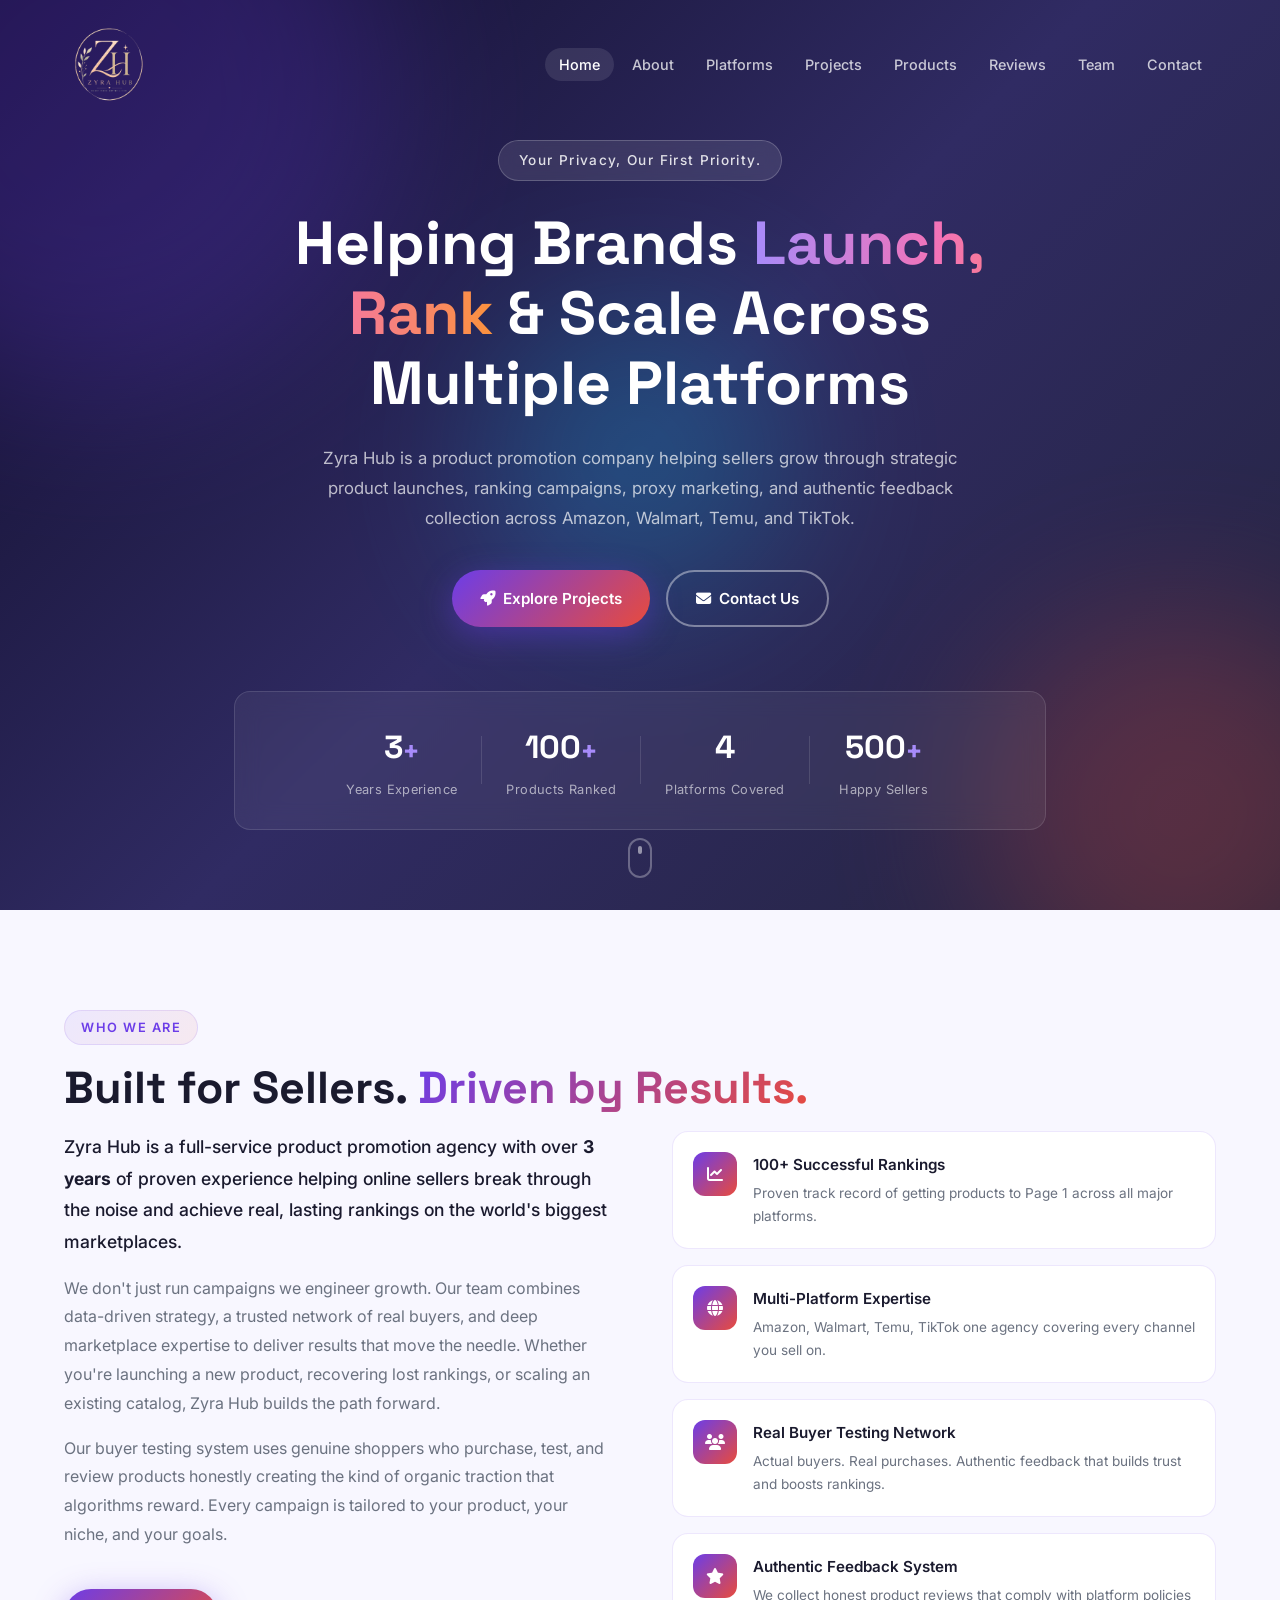
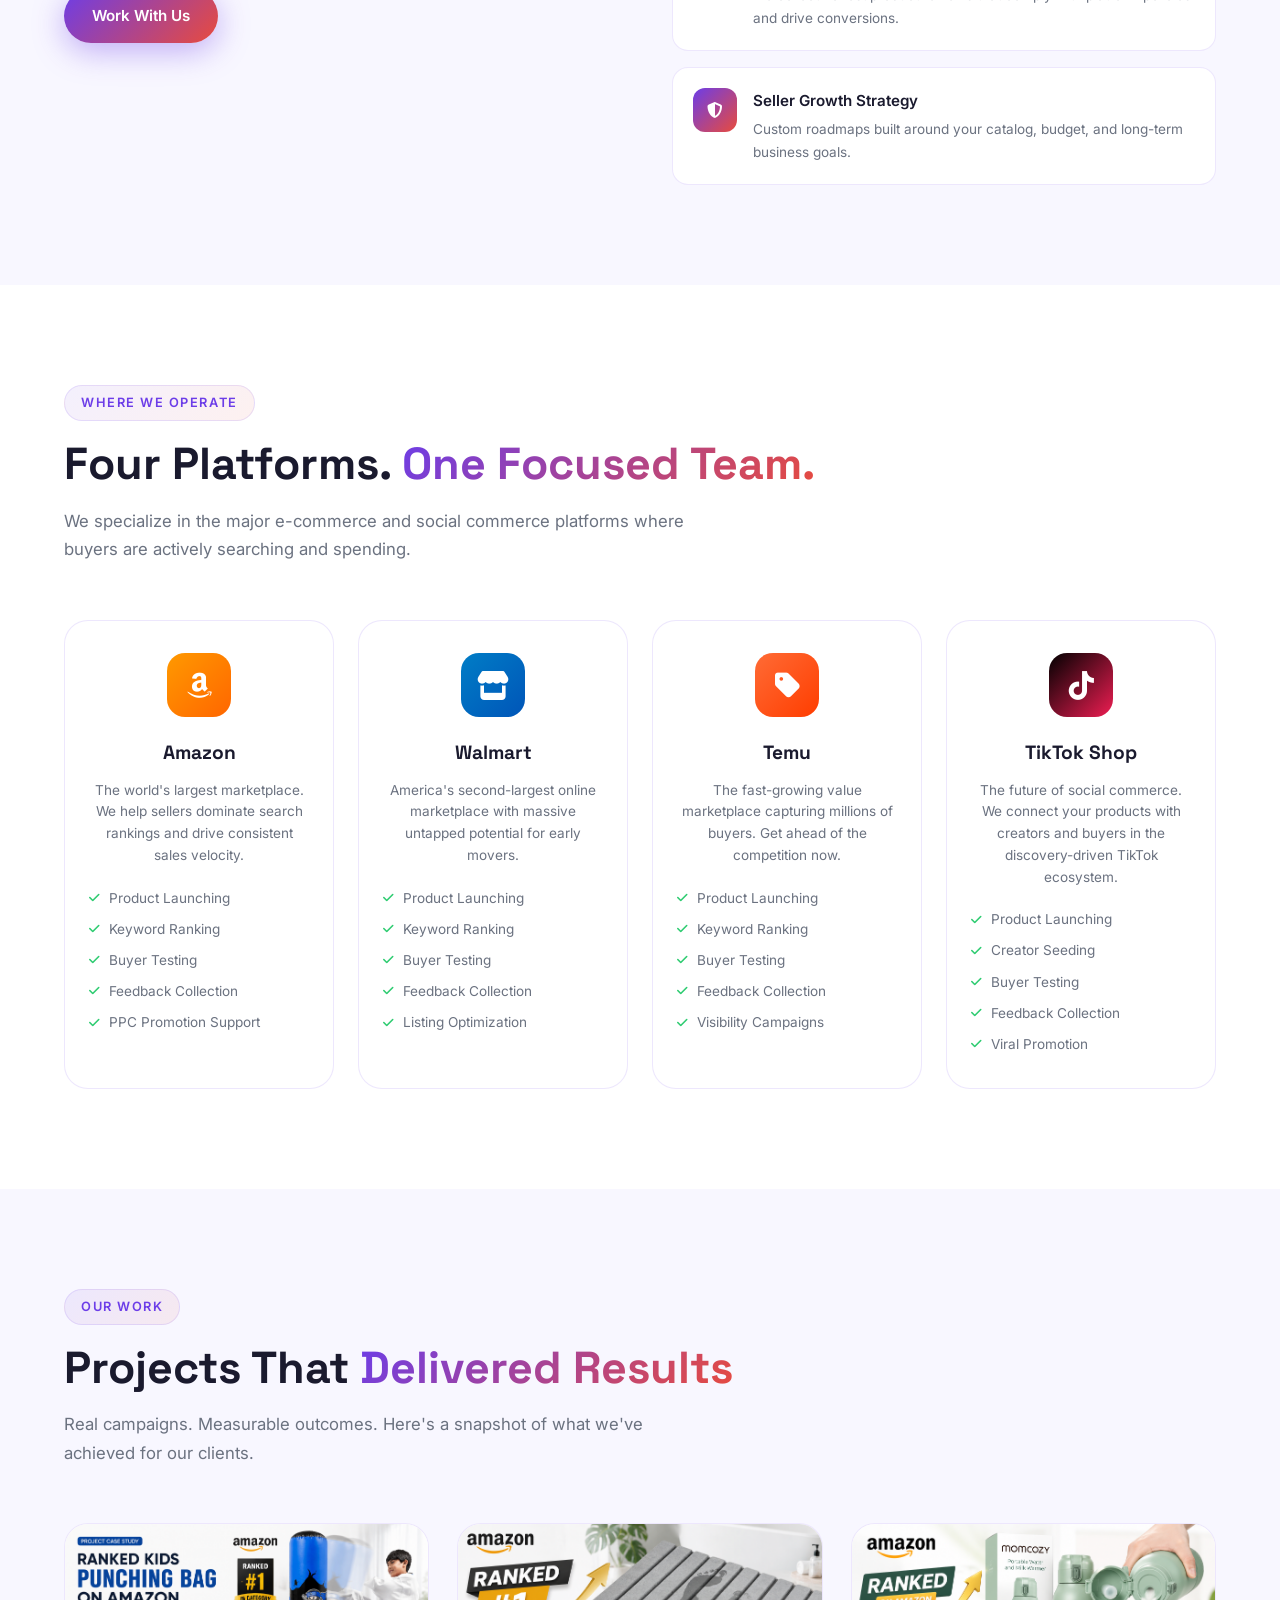
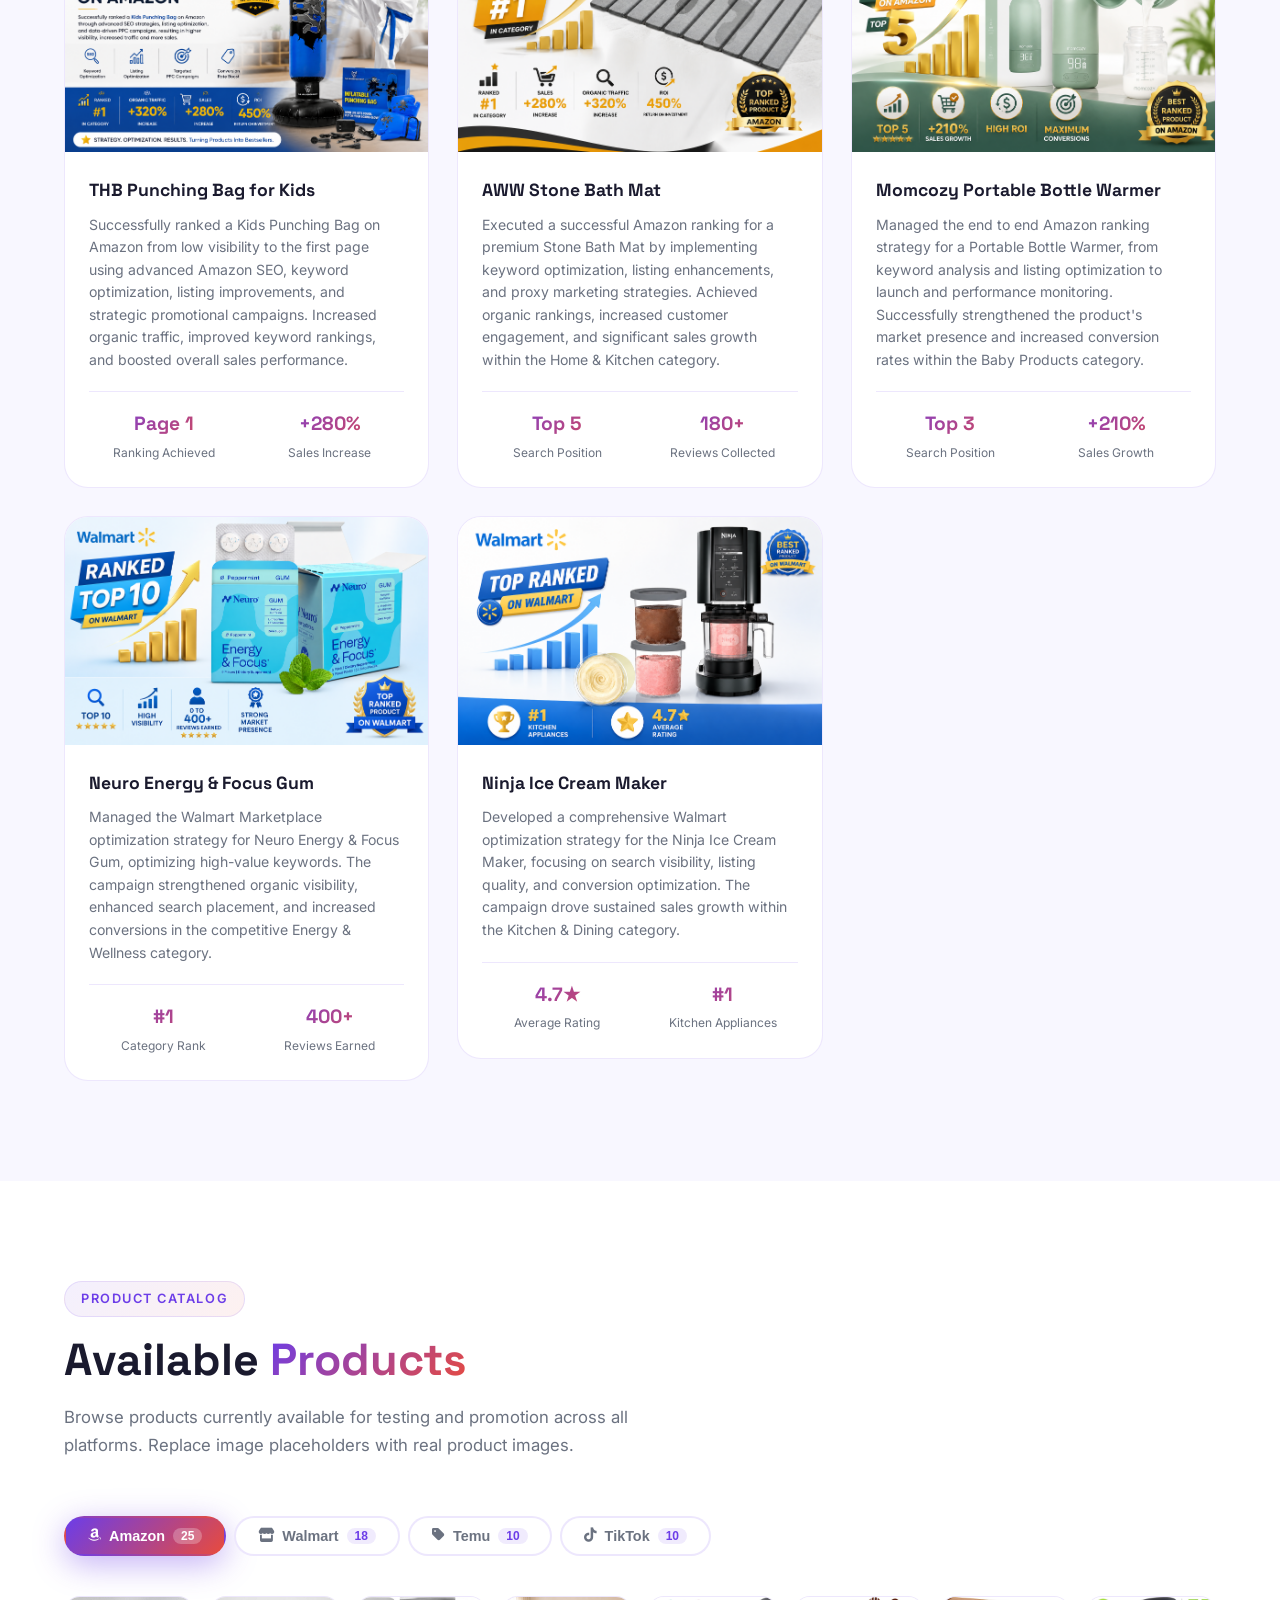
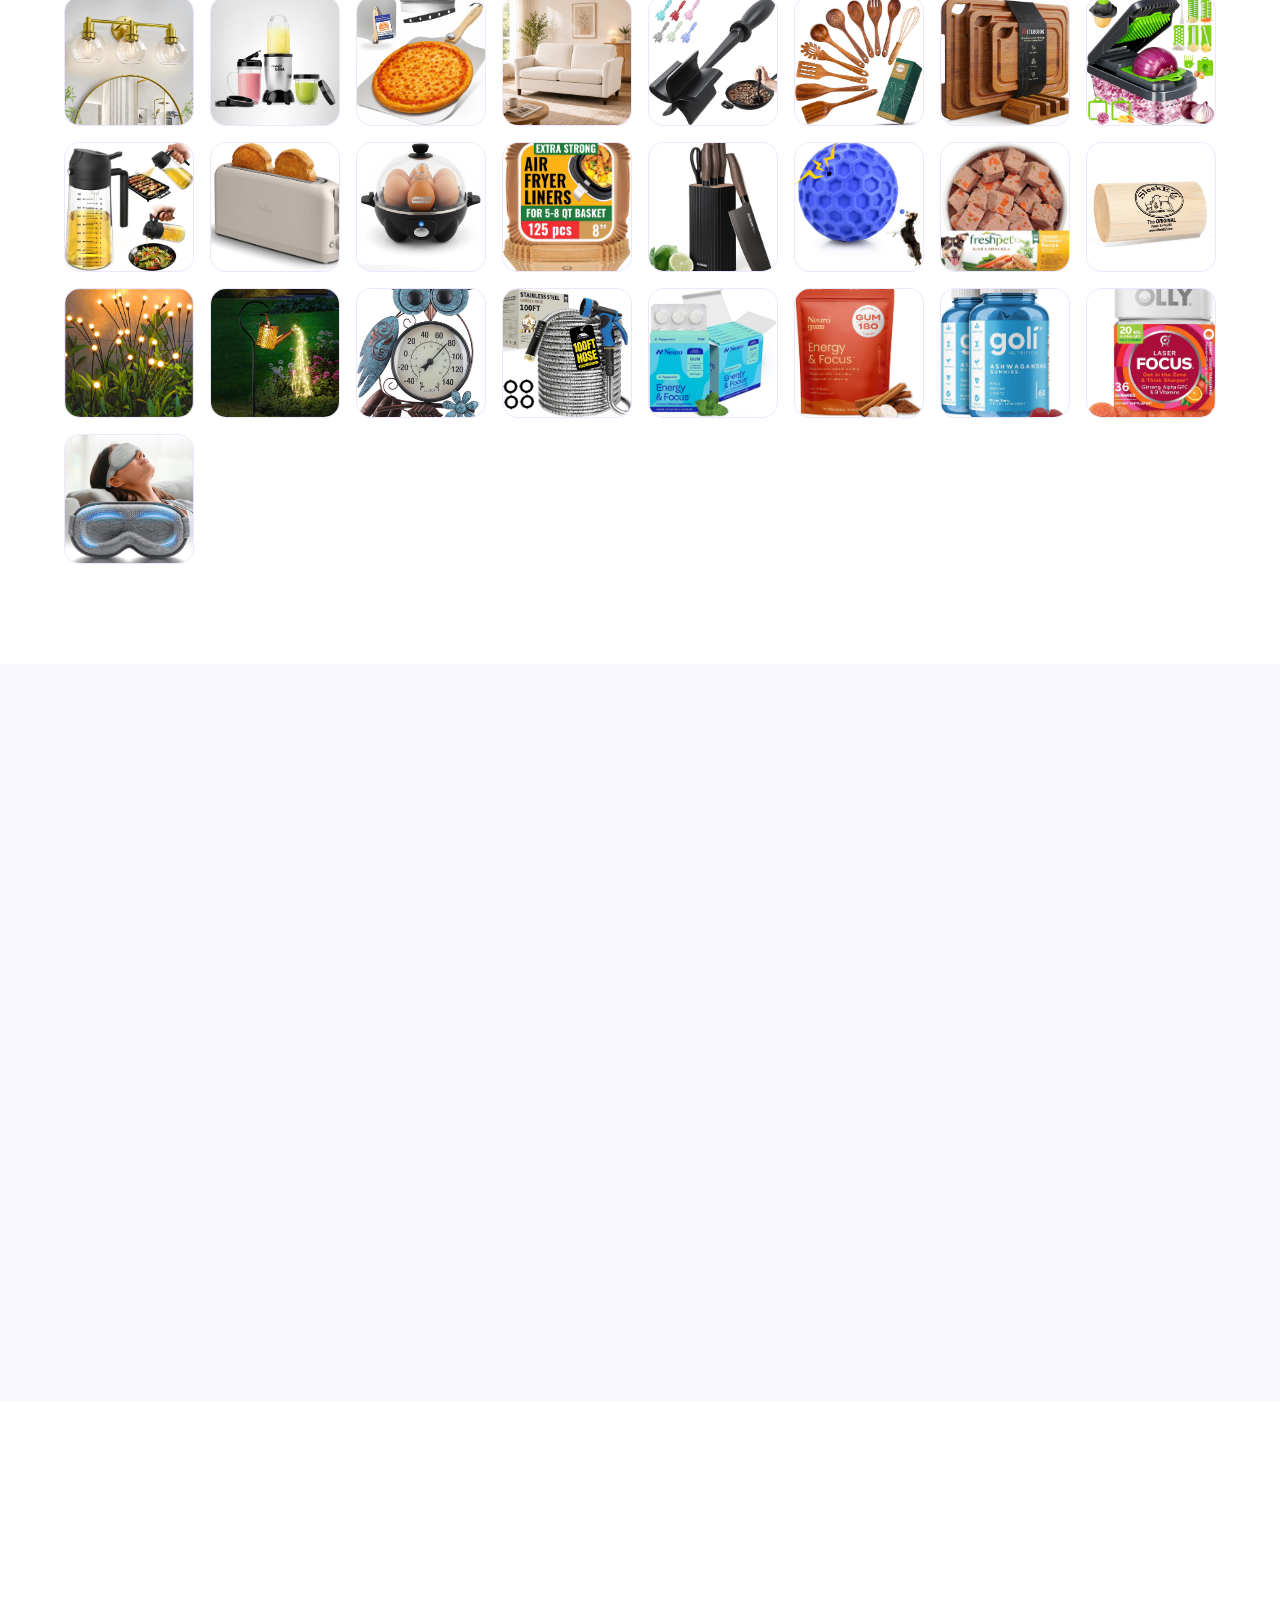
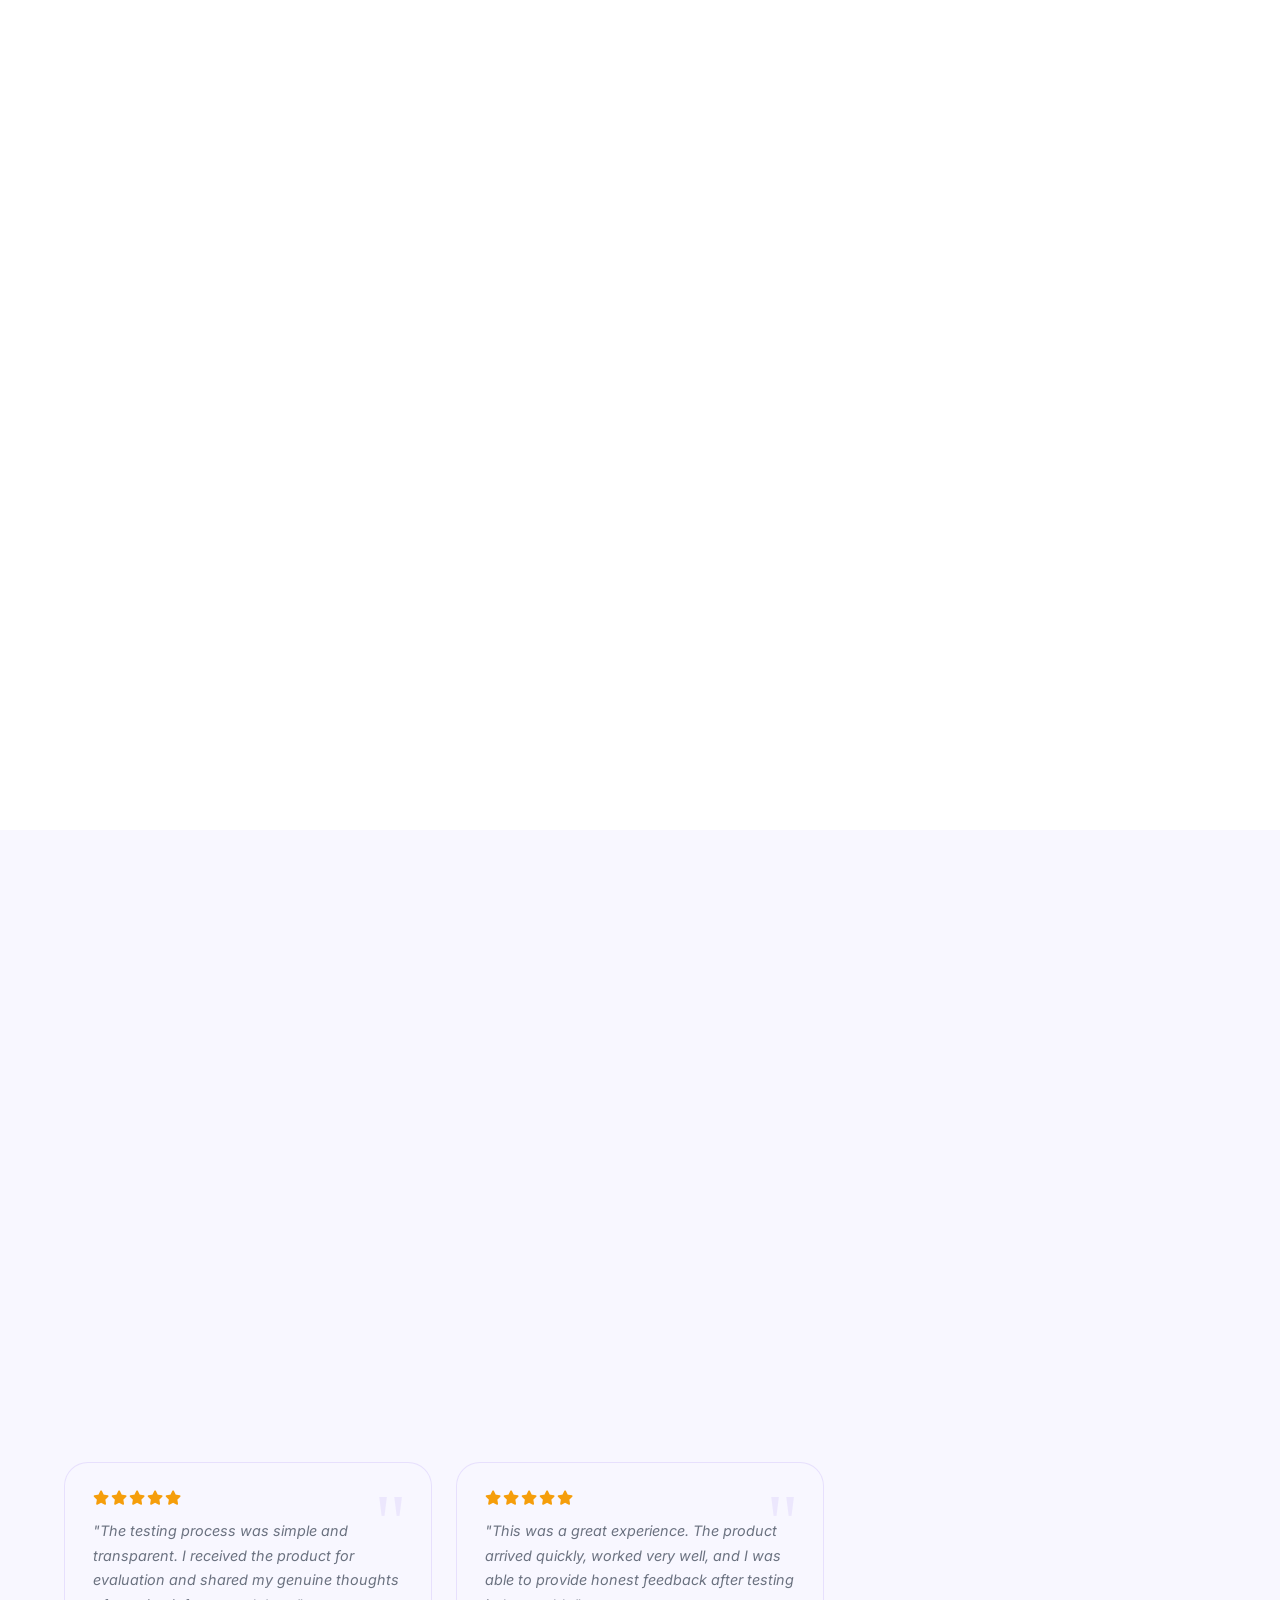
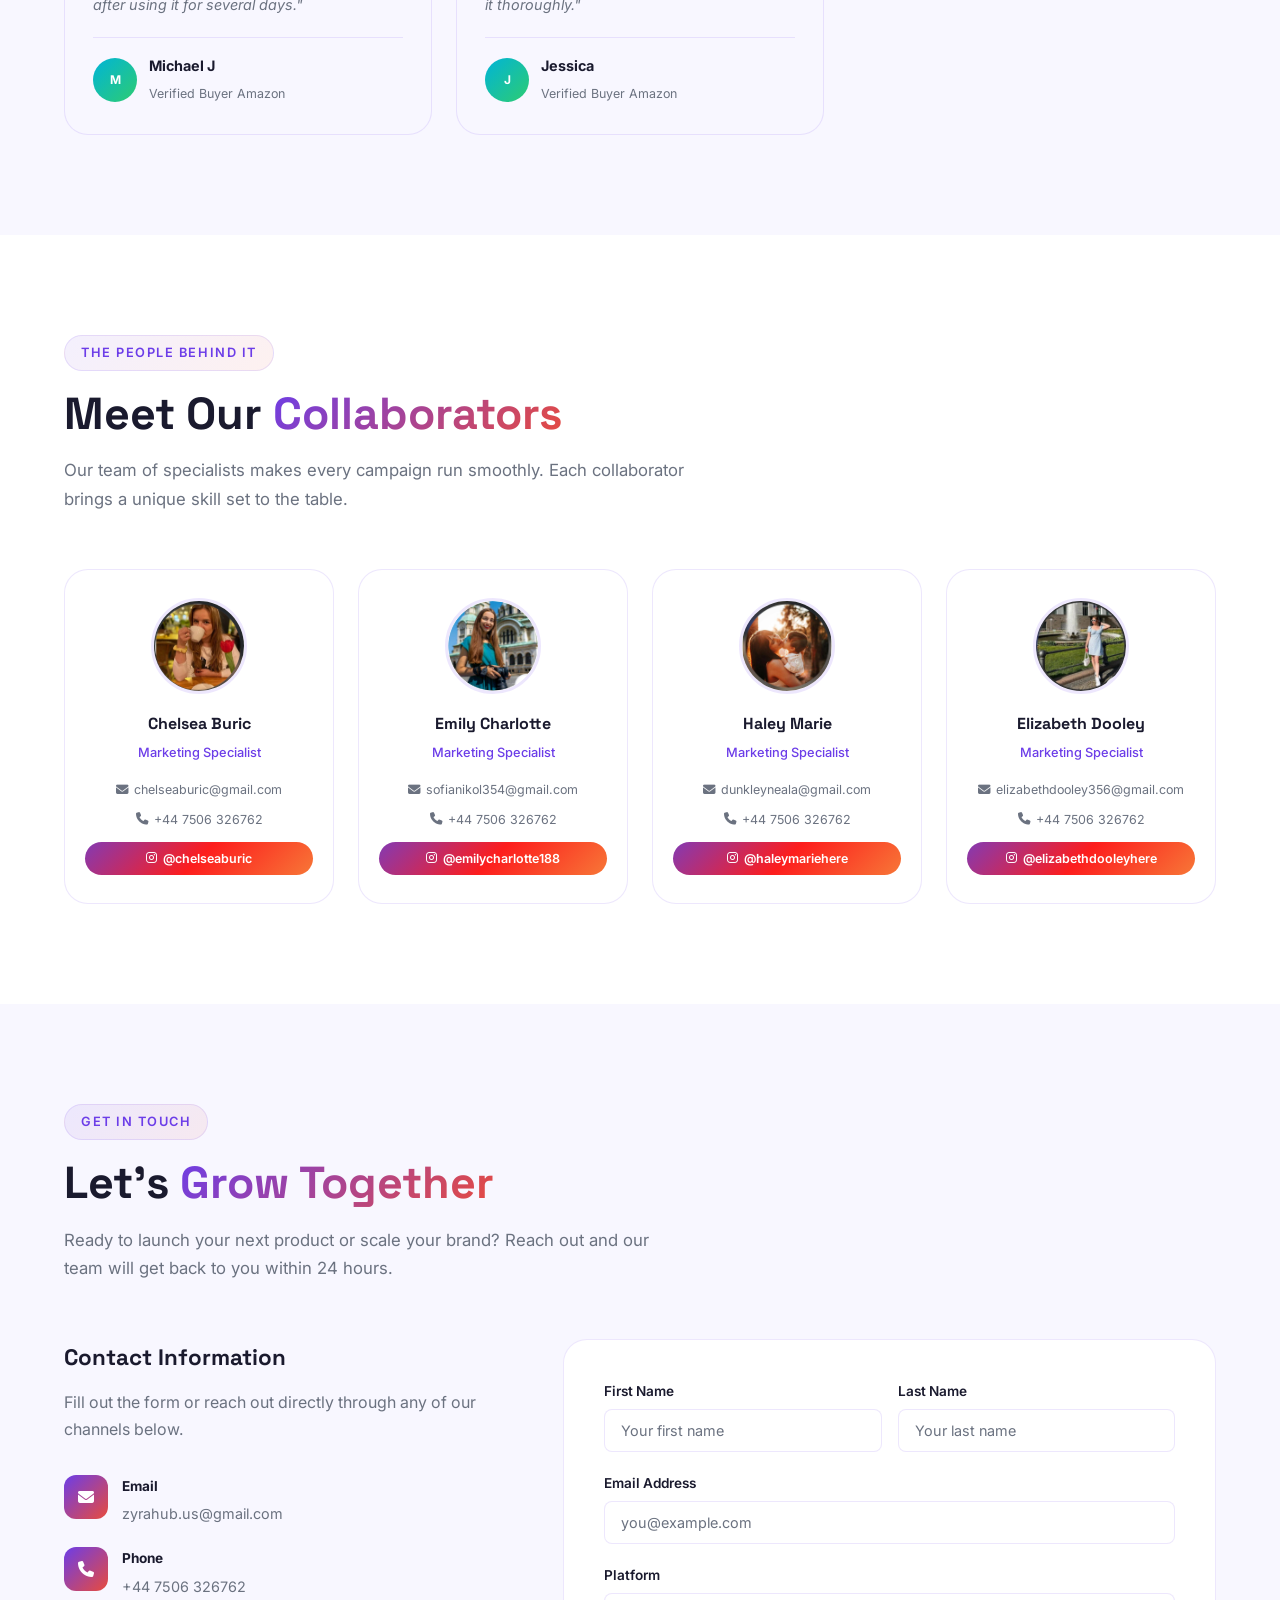
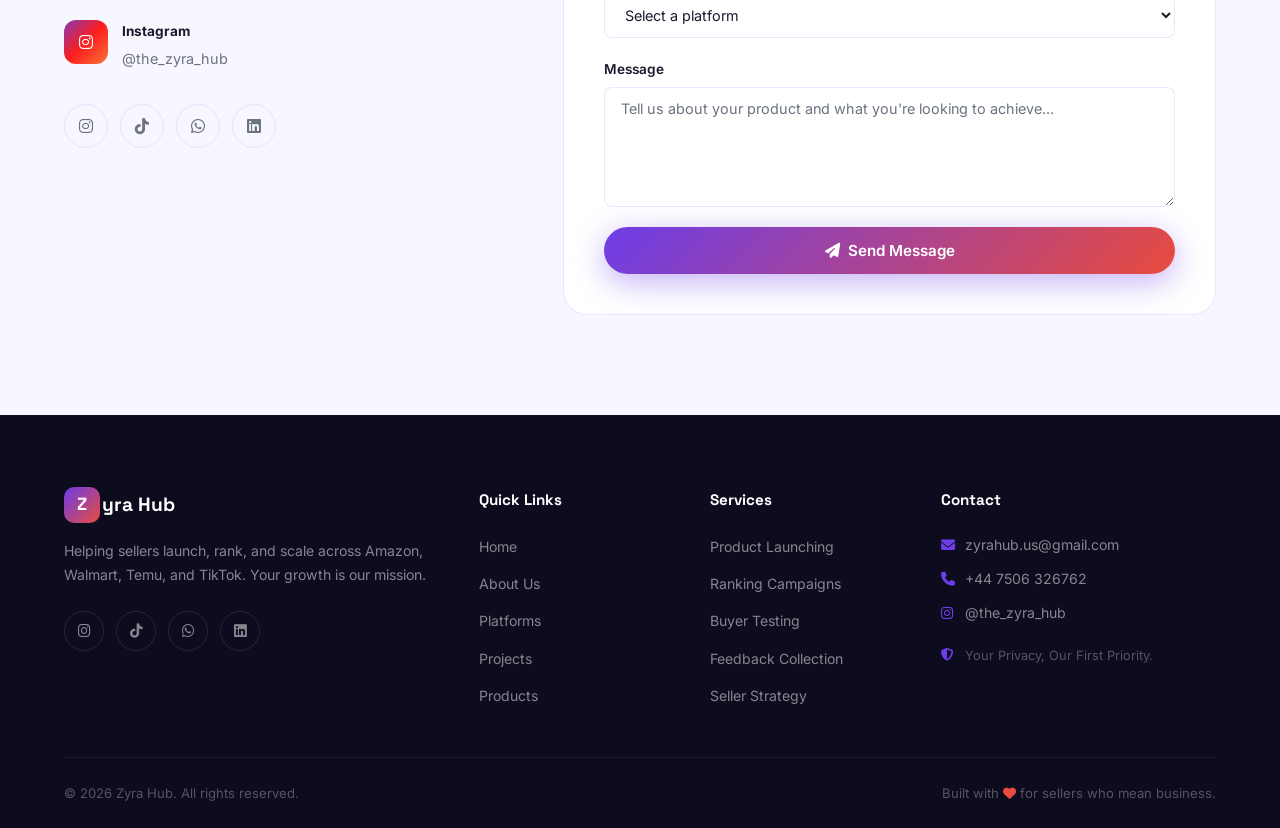
==== index.html @ 5a5a4a6d "Proxy Brand Site" ====
<!DOCTYPE html>
<html lang="en">
<head>
  <meta charset="UTF-8" />
  <meta name="viewport" content="width=device-width, initial-scale=1.0" />

  <!-- ===== SEO Meta Tags ===== -->
  <title>Zyra Hub | Product Promotion & Brand Growth Agency</title>
  <meta name="description" content="Zyra Hub helps sellers launch, rank, and scale products across Amazon, Walmart, Temu, and TikTok through strategic campaigns, real buyer testing, and authentic feedback." />
  <meta name="keywords" content="product promotion, Amazon ranking, Walmart launch, TikTok products, Temu, brand growth, buyer testing, Zyra Hub" />
  <meta name="author" content="Zyra Hub" />
  <meta name="robots" content="index, follow" />

  <!-- ===== Open Graph (Social Sharing) ===== -->
  <meta property="og:title" content="Zyra Hub | Product Promotion Agency" />
  <meta property="og:description" content="Helping brands launch, rank, and scale across Amazon, Walmart, Temu, and TikTok." />
  <meta property="og:type" content="website" />
  <meta property="og:url" content="https://zyrahub.com" />
  <!-- Replace with your actual OG image -->
  <meta property="og:image" content="./images/og-image.jpg" />

  <!-- ===== Favicon (replace with your actual favicon) ===== -->
  <link rel="icon" type="image/png" href="./logos/favicon.png" />
  <link rel="apple-touch-icon" href="./logos/favicon.png" />

  <!-- ===== Google Fonts ===== -->
  <link rel="preconnect" href="https://fonts.googleapis.com" />
  <link rel="preconnect" href="https://fonts.gstatic.com" crossorigin />
  <link href="https://fonts.googleapis.com/css2?family=Inter:wght@300;400;500;600;700;800;900&family=Space+Grotesk:wght@400;500;600;700&display=swap" rel="stylesheet" />

  <!-- ===== Font Awesome (Icons) ===== -->
  <link rel="stylesheet" href="https://cdnjs.cloudflare.com/ajax/libs/font-awesome/6.5.0/css/all.min.css" />

  <!-- ===== Main Stylesheet ===== -->
  <link rel="stylesheet" href="style.css" />
</head>
<body>

  <!-- ============================================================
       LOADING SCREEN
  ============================================================ -->
  <div id="loader" class="loader">
    <div class="loader-inner">
      <div class="loader-logo">Z</div>
      <div class="loader-bar"><div class="loader-fill"></div></div>
      <p class="loader-text">Loading Zyra Hub...</p>
    </div>
  </div>

  <!-- ============================================================
       BACK TO TOP BUTTON
  ============================================================ -->
  <button id="back-to-top" class="back-to-top" aria-label="Back to top">
    <i class="fas fa-chevron-up"></i>
  </button>

  <!-- ============================================================
       NAVIGATION
  ============================================================ -->
  <nav id="navbar" class="navbar">
    <div class="nav-container">

      <!-- Logo -->
      <a href="#home" class="nav-logo">
    <img src="logos/zyra-logo.png" alt="Zyra Hub Logo" class="brand-logo">
</a>

      <!-- Desktop Nav Links -->
      <ul class="nav-links" id="nav-links">
        <li><a href="#home" class="nav-link active">Home</a></li>
        <li><a href="#about" class="nav-link">About</a></li>
        <li><a href="#platforms" class="nav-link">Platforms</a></li>
        <li><a href="#projects" class="nav-link">Projects</a></li>
        <li><a href="#products" class="nav-link">Products</a></li>
        <li><a href="#testimonials" class="nav-link">Reviews</a></li>
        <li><a href="#team" class="nav-link">Team</a></li>
        <li><a href="#contact" class="nav-link">Contact</a></li>
      </ul>

      <!-- Mobile Hamburger Button -->
      <button class="hamburger" id="hamburger" aria-label="Open menu">
        <span></span>
        <span></span>
        <span></span>
      </button>
    </div>
  </nav>

  <!-- Mobile Menu Overlay -->
  <div class="mobile-menu" id="mobile-menu">
    <button class="mobile-close" id="mobile-close" aria-label="Close menu">
      <i class="fas fa-times"></i>
    </button>
    <ul class="mobile-links">
      <li><a href="#home" class="mobile-link">Home</a></li>
      <li><a href="#about" class="mobile-link">About</a></li>
      <li><a href="#platforms" class="mobile-link">Platforms</a></li>
      <li><a href="#projects" class="mobile-link">Projects</a></li>
      <li><a href="#products" class="mobile-link">Products</a></li>
      <li><a href="#testimonials" class="mobile-link">Reviews</a></li>
      <li><a href="#team" class="mobile-link">Team</a></li>
      <li><a href="#contact" class="mobile-link">Contact</a></li>
    </ul>
  </div>

  <!-- ============================================================
       SECTION 1: HERO
  ============================================================ -->
  <section id="home" class="hero">
    <div class="hero-bg-shapes">
      <div class="shape shape-1"></div>
      <div class="shape shape-2"></div>
      <div class="shape shape-3"></div>
    </div>
    <div class="container hero-content">
      <p class="hero-eyebrow reveal">Your Privacy, Our First Priority.</p>
      <h1 class="hero-heading reveal">
        Helping Brands <span class="gradient-text">Launch, Rank</span> &amp; Scale Across Multiple Platforms
      </h1>
      <p class="hero-sub reveal">
        Zyra Hub is a product promotion company helping sellers grow through strategic product launches, ranking campaigns, proxy marketing, and authentic feedback collection across Amazon, Walmart, Temu, and TikTok.
      </p>
      <div class="hero-cta reveal">
        <a href="#projects" class="btn btn-primary">
          <i class="fas fa-rocket"></i> Explore Projects
        </a>
        <a href="#contact" class="btn btn-outline">
          <i class="fas fa-envelope"></i> Contact Us
        </a>
      </div>

      <!-- Stats Bar -->
      <div class="hero-stats reveal">
        <div class="stat">
          <span class="stat-num" data-target="3">0</span><span>+</span>
          <p>Years Experience</p>
        </div>
        <div class="stat-divider"></div>
        <div class="stat">
          <span class="stat-num" data-target="100">0</span><span>+</span>
          <p>Products Ranked</p>
        </div>
        <div class="stat-divider"></div>
        <div class="stat">
          <span class="stat-num" data-target="4">0</span>
          <p>Platforms Covered</p>
        </div>
        <div class="stat-divider"></div>
        <div class="stat">
          <span class="stat-num" data-target="500">0</span><span>+</span>
          <p>Happy Sellers</p>
        </div>
      </div>
    </div>

    <!-- Scroll Hint -->
    <div class="scroll-hint">
      <div class="scroll-dot"></div>
    </div>
  </section>

  <!-- ============================================================
       SECTION 2: ABOUT US
  ============================================================ -->
  <section id="about" class="section about">
    <div class="container">
      <div class="section-label reveal">Who We Are</div>
      <h2 class="section-heading reveal">Built for Sellers. <span class="gradient-text">Driven by Results.</span></h2>

      <div class="about-grid">
        <!-- Left: Text Content -->
        <div class="about-text reveal">
          <p class="about-lead">
            Zyra Hub is a full-service product promotion agency with over <strong>3 years</strong> of proven experience helping online sellers break through the noise and achieve real, lasting rankings on the world's biggest marketplaces.
          </p>
          <p>
            We don't just run campaigns we engineer growth. Our team combines data-driven strategy, a trusted network of real buyers, and deep marketplace expertise to deliver results that move the needle. Whether you're launching a new product, recovering lost rankings, or scaling an existing catalog, Zyra Hub builds the path forward.
          </p>
          <p>
            Our buyer testing system uses genuine shoppers who purchase, test, and review products honestly creating the kind of organic traction that algorithms reward. Every campaign is tailored to your product, your niche, and your goals.
          </p>
          <a href="#contact" class="btn btn-primary" style="margin-top:1.5rem;">Work With Us</a>
        </div>

        <!-- Right: Feature Cards -->
        <div class="about-features">
          <div class="feature-card reveal">
            <div class="feature-icon"><i class="fas fa-chart-line"></i></div>
            <div>
              <h4>100+ Successful Rankings</h4>
              <p>Proven track record of getting products to Page 1 across all major platforms.</p>
            </div>
          </div>
          <div class="feature-card reveal">
            <div class="feature-icon"><i class="fas fa-globe"></i></div>
            <div>
              <h4>Multi-Platform Expertise</h4>
              <p>Amazon, Walmart, Temu, TikTok one agency covering every channel you sell on.</p>
            </div>
          </div>
          <div class="feature-card reveal">
            <div class="feature-icon"><i class="fas fa-users"></i></div>
            <div>
              <h4>Real Buyer Testing Network</h4>
              <p>Actual buyers. Real purchases. Authentic feedback that builds trust and boosts rankings.</p>
            </div>
          </div>
          <div class="feature-card reveal">
            <div class="feature-icon"><i class="fas fa-star"></i></div>
            <div>
              <h4>Authentic Feedback System</h4>
              <p>We collect honest product reviews that comply with platform policies and drive conversions.</p>
            </div>
          </div>
          <div class="feature-card reveal">
            <div class="feature-icon"><i class="fas fa-shield-alt"></i></div>
            <div>
              <h4>Seller Growth Strategy</h4>
              <p>Custom roadmaps built around your catalog, budget, and long-term business goals.</p>
            </div>
          </div>
        </div>
      </div>
    </div>
  </section>

  <!-- ============================================================
       SECTION 3: PLATFORMS
  ============================================================ -->
  <section id="platforms" class="section platforms">
    <div class="container">
      <div class="section-label reveal">Where We Operate</div>
      <h2 class="section-heading reveal">Four Platforms. <span class="gradient-text">One Focused Team.</span></h2>
      <p class="section-sub reveal">We specialize in the major e-commerce and social commerce platforms where buyers are actively searching and spending.</p>

      <div class="platforms-grid">

        <!-- Amazon -->
        <div class="platform-card reveal">
          <div class="platform-icon amazon">
            <i class="fab fa-amazon"></i>
          </div>
          <h3>Amazon</h3>
          <p class="platform-desc">The world's largest marketplace. We help sellers dominate search rankings and drive consistent sales velocity.</p>
          <ul class="platform-services">
            <li><i class="fas fa-check"></i> Product Launching</li>
            <li><i class="fas fa-check"></i> Keyword Ranking</li>
            <li><i class="fas fa-check"></i> Buyer Testing</li>
            <li><i class="fas fa-check"></i> Feedback Collection</li>
            <li><i class="fas fa-check"></i> PPC Promotion Support</li>
          </ul>
        </div>

        <!-- Walmart -->
        <div class="platform-card reveal">
          <div class="platform-icon walmart">
            <i class="fas fa-store"></i>
          </div>
          <h3>Walmart</h3>
          <p class="platform-desc">America's second-largest online marketplace with massive untapped potential for early movers.</p>
          <ul class="platform-services">
            <li><i class="fas fa-check"></i> Product Launching</li>
            <li><i class="fas fa-check"></i> Keyword Ranking</li>
            <li><i class="fas fa-check"></i> Buyer Testing</li>
            <li><i class="fas fa-check"></i> Feedback Collection</li>
            <li><i class="fas fa-check"></i> Listing Optimization</li>
          </ul>
        </div>

        <!-- Temu -->
        <div class="platform-card reveal">
          <div class="platform-icon temu">
            <i class="fas fa-tag"></i>
          </div>
          <h3>Temu</h3>
          <p class="platform-desc">The fast-growing value marketplace capturing millions of buyers. Get ahead of the competition now.</p>
          <ul class="platform-services">
            <li><i class="fas fa-check"></i> Product Launching</li>
            <li><i class="fas fa-check"></i> Keyword Ranking</li>
            <li><i class="fas fa-check"></i> Buyer Testing</li>
            <li><i class="fas fa-check"></i> Feedback Collection</li>
            <li><i class="fas fa-check"></i> Visibility Campaigns</li>
          </ul>
        </div>

        <!-- TikTok -->
        <div class="platform-card reveal">
          <div class="platform-icon tiktok">
            <i class="fab fa-tiktok"></i>
          </div>
          <h3>TikTok Shop</h3>
          <p class="platform-desc">The future of social commerce. We connect your products with creators and buyers in the discovery-driven TikTok ecosystem.</p>
          <ul class="platform-services">
            <li><i class="fas fa-check"></i> Product Launching</li>
            <li><i class="fas fa-check"></i> Creator Seeding</li>
            <li><i class="fas fa-check"></i> Buyer Testing</li>
            <li><i class="fas fa-check"></i> Feedback Collection</li>
            <li><i class="fas fa-check"></i> Viral Promotion</li>
          </ul>
        </div>

      </div>
    </div>
  </section>

  <!-- ============================================================
       SECTION 4: PROJECTS PORTFOLIO
  ============================================================ -->
  <section id="projects" class="section projects">
    <div class="container">
      <div class="section-label reveal">Our Work</div>
      <h2 class="section-heading reveal">Projects That <span class="gradient-text">Delivered Results</span></h2>
      <p class="section-sub reveal">Real campaigns. Measurable outcomes. Here's a snapshot of what we've achieved for our clients.</p>

      <div class="projects-grid">

        <a href="https://www.amazon.com/THB-Punching-Bag-Kids-Inflatable/dp/B0D9YFFN7D/ref=sr_1_7?nsdOptOutParam=true&sr=8-7"
   target="_blank"
   rel="noopener noreferrer"
   class="project-card-link">

  <!-- Project Card 1 -->
  <div class="project-card reveal">
    <div class="project-img-wrap">
      <img src="./images/projects/project-1.png" alt="THB Punching Bag for Kids" />
    </div>

    <div class="project-body">
      <h3 class="project-title">THB Punching Bag for Kids</h3>

      <p class="project-desc">
        Successfully ranked a Kids Punching Bag on Amazon from low visibility to the first page using advanced Amazon SEO, keyword optimization, listing improvements, and strategic promotional campaigns. Increased organic traffic, improved keyword rankings, and boosted overall sales performance.
      </p>

      <div class="project-results">
        <div class="result-item">
          <span class="result-num">Page 1</span>
          <span class="result-label">Ranking Achieved</span>
        </div>

        <div class="result-item">
          <span class="result-num">+280%</span>
          <span class="result-label">Sales Increase</span>
        </div>
      </div>
    </div>
  </div>

</a>

       <a href="https://www.amazon.com/AWW-Foldable-Mat-Absorbent-Diatomaceous/dp/B0D91KN7KP/ref=sr_1_7?nsdOptOutParam=true&sr=8-7"
   target="_blank"
   rel="noopener noreferrer"
   class="project-card-link">

  <!-- Project Card 2 -->
  <div class="project-card reveal">
    <div class="project-img-wrap">
      <img src="./images/projects/project-2.png" alt="AWW Stone Bath Mat" />
    </div>

    <div class="project-body">
      <h3 class="project-title">AWW Stone Bath Mat</h3>

      <p class="project-desc">
        Executed a successful Amazon ranking for a premium Stone Bath Mat by implementing keyword optimization, listing enhancements, and proxy marketing strategies. Achieved organic rankings, increased customer engagement, and significant sales growth within the Home & Kitchen category.
      </p>

      <div class="project-results">
        <div class="result-item">
          <span class="result-num">Top 5</span>
          <span class="result-label">Search Position</span>
        </div>

        <div class="result-item">
          <span class="result-num">180+</span>
          <span class="result-label">Reviews Collected</span>
        </div>
      </div>
    </div>
  </div>

</a>

        <a href="https://www.amazon.com/Momcozy-Portable-Milk-Warmer-Travel/dp/B0DKHCWJ5G/ref=sr_1_6?sr=8-6"
   target="_blank"
   rel="noopener noreferrer"
   class="project-card-link">

  <!-- Project Card 3 -->
  <div class="project-card reveal">
    <div class="project-img-wrap">
      <img src="./images/projects/project-3.png" alt="Momcozy Portable Bottle Warmer" />
    </div>

    <div class="project-body">
      <h3 class="project-title">Momcozy Portable Bottle Warmer</h3>

      <p class="project-desc">
        Managed the end to end Amazon ranking strategy for a Portable Bottle Warmer, from keyword analysis and listing optimization to launch and performance monitoring. Successfully strengthened the product's market presence and increased conversion rates within the Baby Products category.
      </p>

      <div class="project-results">
        <div class="result-item">
          <span class="result-num">Top 3</span>
          <span class="result-label">Search Position</span>
        </div>

        <div class="result-item">
          <span class="result-num">+210%</span>
          <span class="result-label">Sales Growth</span>
        </div>
      </div>
    </div>
  </div>

</a>

        <a href="https://www.walmart.com/ip/NeuroGum-Caffeine-Gum-with-L-Theanine-Vitamin-B-Energy-and-Focus-Supplement-Pack-of-6/874752035?classType=REGULAR&from=/search"
   target="_blank"
   rel="noopener noreferrer"
   class="project-card-link">

  <!-- Project Card 4 -->
  <div class="project-card reveal">
    <div class="project-img-wrap">
      <img src="./images/projects/project-4.png" alt="Neuro Energy & Focus Gum" />
    </div>

    <div class="project-body">
      <h3 class="project-title">Neuro Energy & Focus Gum</h3>

      <p class="project-desc">
        Managed the Walmart Marketplace optimization strategy for Neuro Energy & Focus Gum, optimizing high-value keywords. The campaign strengthened organic visibility, enhanced search placement, and increased conversions in the competitive Energy & Wellness category.
      </p>

      <div class="project-results">
        <div class="result-item">
          <span class="result-num">#1</span>
          <span class="result-label">Category Rank</span>
        </div>

        <div class="result-item">
          <span class="result-num">400+</span>
          <span class="result-label">Reviews Earned</span>
        </div>
      </div>
    </div>
  </div>

</a>

       <a href="https://www.walmart.com/ip/Ninja-CN315A-Creami-Ice-Cream-Sorbet-Maker-7-Frozen-Treat-Programs-4-Pints/16518916480?classType=REGULAR&from=/search"
   target="_blank"
   rel="noopener noreferrer"
   class="project-card-link">

  <!-- Project Card 5 -->
  <div class="project-card reveal">
    <div class="project-img-wrap">
      <img src="./images/projects/project-5.png" alt="Ninja Ice Cream Maker" />
    </div>

    <div class="project-body">
      <h3 class="project-title">Ninja Ice Cream Maker</h3>

      <p class="project-desc">
        Developed a comprehensive Walmart optimization strategy for the Ninja Ice Cream Maker, focusing on search visibility, listing quality, and conversion optimization. The campaign drove sustained sales growth within the Kitchen & Dining category.
      </p>

      <div class="project-results">
        <div class="result-item">
          <span class="result-num">4.7★</span>
          <span class="result-label">Average Rating</span>
        </div>

        <div class="result-item">
          <span class="result-num">#1</span>
          <span class="result-label">Kitchen Appliances</span>
        </div>
      </div>
    </div>
  </div>

</a>

      </div>
    </div>
  </section>

  <!-- ============================================================
       SECTION 5: AVAILABLE PRODUCTS (TABBED)
  ============================================================ -->
  <section id="products" class="section products">
    <div class="container">
      <div class="section-label reveal">Product Catalog</div>
      <h2 class="section-heading reveal">Available <span class="gradient-text">Products</span></h2>
      <p class="section-sub reveal">Browse products currently available for testing and promotion across all platforms. Replace image placeholders with real product images.</p>

      <!-- Tab Buttons -->
      <div class="tab-buttons reveal">
        <button class="tab-btn active" data-tab="amazon">
          <i class="fab fa-amazon"></i> Amazon <span class="tab-count">25</span>
        </button>
        <button class="tab-btn" data-tab="walmart">
          <i class="fas fa-store"></i> Walmart <span class="tab-count">18</span>
        </button>
        <button class="tab-btn" data-tab="temu">
          <i class="fas fa-tag"></i> Temu <span class="tab-count">10</span>
        </button>
        <button class="tab-btn" data-tab="tiktok">
          <i class="fab fa-tiktok"></i> TikTok <span class="tab-count">10</span>
        </button>
      </div>

      <!-- Amazon Tab: 25 Products -->
      <div class="tab-content active" id="tab-amazon">
        <div class="products-grid" id="products-amazon">
          <!-- Products are generated by JS below; placeholders for 25 items -->
        </div>
      </div>

      <!-- Walmart Tab: 18 Products -->
      <div class="tab-content" id="tab-walmart">
        <div class="products-grid" id="products-walmart"></div>
      </div>

      <!-- Temu Tab: 10 Products -->
      <div class="tab-content" id="tab-temu">
        <div class="products-grid" id="products-temu"></div>
      </div>

      <!-- TikTok Tab: 10 Products -->
      <div class="tab-content" id="tab-tiktok">
        <div class="products-grid" id="products-tiktok"></div>
      </div>
    </div>
  </section>

  <!-- ============================================================
       SECTION 6: TESTIMONIALS GALLERY
  ============================================================ -->
  <section id="testimonials" class="section testimonials-gallery">
    <div class="container">
      <div class="section-label reveal">Case Studies</div>
      <h2 class="section-heading reveal">Buyers Payment Proof</h2>
      

      <div class="testimonials-grid">
        <!-- 10 Testimonial Image Placeholders -->
        <!-- Replace src with actual testimonial screenshot images -->
        <div class="testimonial-img-card reveal"><img src="./images/refunds/refund-1.jpg" alt="Testimonial 1" /></div>
        <div class="testimonial-img-card reveal"><img src="./images/refunds/refund-2.jpg" alt="Testimonial 1" /></div>
        <div class="testimonial-img-card reveal"><img src="./images/refunds/refund-3.jpg" alt="Testimonial 1" /></div>
        <div class="testimonial-img-card reveal"><img src="./images/refunds/refund-4.jpg" alt="Testimonial 1" /></div>
        <div class="testimonial-img-card reveal"><img src="./images/refunds/refund-5.jpg" alt="Testimonial 1" /></div>
        <div class="testimonial-img-card reveal"><img src="./images/refunds/refund-6.jpg" alt="Testimonial 1" /></div>
       <div class="testimonial-img-card reveal"><img src="./images/refunds/refund-7.jpg" alt="Testimonial 1" /></div>
        <div class="testimonial-img-card reveal"><img src="./images/refunds/refund-8.jpg" alt="Testimonial 1" /></div>
        <div class="testimonial-img-card reveal"><img src="./images/refunds/refund-9.jpg" alt="Testimonial 1" /></div>
        <div class="testimonial-img-card reveal"><img src="./images/refunds/refund-10.jpg" alt="Testimonial 1" /></div>
      </div>
    </div>
  </section>

  <!-- ============================================================
       SECTION 7: SELLER REVIEWS
  ============================================================ -->
  <section id="seller-reviews" class="section seller-reviews">
    <div class="container">
      <div class="section-label reveal">From Our Sellers</div>
      <h2 class="section-heading reveal">Seller <span class="gradient-text">Reviews</span></h2>
      <p class="section-sub reveal">What the sellers who've worked with us have to say about their experience and results.</p>

      <div class="reviews-grid">

        <!-- Seller Review 1 -->
        <div class="review-card reveal">
          <div class="review-stars">
            <i class="fas fa-star"></i><i class="fas fa-star"></i><i class="fas fa-star"></i><i class="fas fa-star"></i><i class="fas fa-star"></i>
          </div>
          <p class="review-text">"Working with Zyra Hub significantly improved our product's visibility. Their keyword optimization and ranking strategy helped us achieve consistent organic growth."</p>
          <div class="review-author">
            
            <div>
              <strong>George</strong>
              <span>Amazon Seller</span>
            </div>
          </div>
        </div>

        <!-- Seller Review 2 -->
        <div class="review-card reveal">
          <div class="review-stars">
            <i class="fas fa-star"></i><i class="fas fa-star"></i><i class="fas fa-star"></i><i class="fas fa-star"></i><i class="fas fa-star"></i>
          </div>
          <p class="review-text">"Excellent communication and professional execution from start to finish. The listing optimization exceeded our expectations and delivered measurable results."</p>
          <div class="review-author">
            
            <div>
              <strong>Andrew</strong>
              <span>Amazon Seller</span>
            </div>
          </div>
        </div>

        <!-- Seller Review 3 -->
        <div class="review-card reveal">
          <div class="review-stars">
            <i class="fas fa-star"></i><i class="fas fa-star"></i><i class="fas fa-star"></i><i class="fas fa-star"></i><i class="fas fa-star"></i>
          </div>
          <p class="review-text">"The ranking strategy was well planned and data driven. We noticed improved search placement and stronger customer engagement within weeks."</p>
          <div class="review-author">
            
            <div>
              <strong>The Household Best</strong>
              <span>Amazon Seller</span>
            </div>
          </div>
        </div>

        <!-- Seller Review 4 -->
        <div class="review-card reveal">
          <div class="review-stars">
            <i class="fas fa-star"></i><i class="fas fa-star"></i><i class="fas fa-star"></i><i class="fas fa-star"></i><i class="fas fa-star"></i>
          </div>
          <p class="review-text">"Highly recommended for anyone looking to grow their marketplace presence. Their expertise in Amazon SEO and listing optimization made a real difference."</p>
          <div class="review-author">
            
            <div>
              <strong>AKALLIBRE</strong>
              <span>Amazon Seller</span>
            </div>
          </div>
        </div>

        <!-- Seller Review 5 -->
        <div class="review-card reveal">
          <div class="review-stars">
            <i class="fas fa-star"></i><i class="fas fa-star"></i><i class="fas fa-star"></i><i class="fas fa-star"></i><i class="fas fa-star"></i>
          </div>
          <p class="review-text">"Professional, reliable, and focused on results. The campaign was managed efficiently, and the improvements in visibility and conversions were impressive."</p>
          <div class="review-author">
            
            <div>
              <strong>NeuroGum</strong>
              <span>Walmart Seller</span>
            </div>
          </div>
        </div>

      </div>
    </div>
  </section>

  <!-- ============================================================
       SECTION 8: BUYER REVIEWS
  ============================================================ -->
  <section id="buyer-reviews" class="section buyer-reviews">
    <div class="container">
      <div class="section-label reveal">From Our Buyers</div>
      <h2 class="section-heading reveal">Buyer <span class="gradient-text">Feedback</span></h2>
      <p class="section-sub reveal">Genuine impressions from the real buyers in our testing network who've experienced the products first hand.</p>

      <div class="reviews-grid">

        <!-- Buyer Review 1 -->
        <div class="review-card buyer reveal">
          <div class="review-stars">
            <i class="fas fa-star"></i><i class="fas fa-star"></i><i class="fas fa-star"></i><i class="fas fa-star"></i><i class="fas fa-star"></i>
          </div>
          <p class="review-text">"The product arrived exactly as described and the quality exceeded my expectations. Fast shipping and excellent value. Highly recommended!"</p>
          <div class="review-author">
            <div class="review-avatar buyer-av">S</div>
            <div>
              <strong>Sarah M</strong>
              <span>Verified Buyer Amazon</span>
            </div>
          </div>
        </div>

        <!-- Buyer Review 2 -->
        <div class="review-card buyer reveal">
          <div class="review-stars">
            <i class="fas fa-star"></i><i class="fas fa-star"></i><i class="fas fa-star"></i><i class="fas fa-star"></i><i class="fas fa-star"></i>
          </div>
          <p class="review-text">"Thanks for the opportunity to try this product. The shipping was quick, the quality exceeded my expectations, and my feedback was appreciated."</p>
          <div class="review-author">
            <div class="review-avatar buyer-av">D</div>
            <div>
              <strong>David R</strong>
              <span>Verified Buyer Amazon</span>
            </div>
          </div>
        </div>

        <!-- Buyer Review 3 -->
        <div class="review-card buyer reveal">
          <div class="review-stars">
            <i class="fas fa-star"></i><i class="fas fa-star"></i><i class="fas fa-star"></i><i class="fas fa-star"></i><i class="fas fa-star"></i>
          </div>
          <p class="review-text">"I loved being part of the testing program. Receiving the product at no cost allowed me to try something new, and my review reflected my honest experience."</p>
          <div class="review-author">
            <div class="review-avatar buyer-av">E</div>
            <div>
              <strong>Emily Jade</strong>
              <span>Verified Buyer Amazon</span>
            </div>
          </div>
        </div>

        <!-- Buyer Review 4 -->
        <div class="review-card buyer reveal">
          <div class="review-stars">
            <i class="fas fa-star"></i><i class="fas fa-star"></i><i class="fas fa-star"></i><i class="fas fa-star"></i><i class="fas fa-star"></i>
          </div>
          <p class="review-text">"The testing process was simple and transparent. I received the product for evaluation and shared my genuine thoughts after using it for several days."</p>
          <div class="review-author">
            <div class="review-avatar buyer-av">M</div>
            <div>
              <strong>Michael J</strong>
              <span>Verified Buyer Amazon</span>
            </div>
          </div>
        </div>

        <!-- Buyer Review 5 -->
        <div class="review-card buyer reveal">
          <div class="review-stars">
            <i class="fas fa-star"></i><i class="fas fa-star"></i><i class="fas fa-star"></i><i class="fas fa-star"></i><i class="fas fa-star"></i>
          </div>
          <p class="review-text">"This was a great experience. The product arrived quickly, worked very well, and I was able to provide honest feedback after testing it thoroughly."</p>
          <div class="review-author">
            <div class="review-avatar buyer-av">J</div>
            <div>
              <strong>Jessica</strong>
              <span>Verified Buyer Amazon</span>
            </div>
          </div>
        </div>

      </div>
    </div>
  </section>

  <!-- ============================================================
       SECTION 9: COLLABORATORS / TEAM
  ============================================================ -->
  <section id="team" class="section team">
    <div class="container">
      <div class="section-label reveal">The People Behind It</div>
      <h2 class="section-heading reveal">Meet Our <span class="gradient-text">Collaborators</span></h2>
      <p class="section-sub reveal">Our team of specialists makes every campaign run smoothly. Each collaborator brings a unique skill set to the table.</p>

      <div class="team-grid">

        <!-- Team Member 1 -->
        <div class="team-card reveal">
          <!-- Replace with actual team member photo -->
          <div class="team-photo-wrap">
            <img src="./images/team/team-1.jpeg" alt="Team Member">
          </div>
          <h4 class="team-name">Chelsea Buric</h4>
          <p class="team-role">Marketing Specialist</p>
          <div class="team-contacts">
            <a href="chelseaburic@gmail.com" class="team-contact-link">
              <i class="fas fa-envelope"></i> chelseaburic@gmail.com
            </a>
            <a href="tel:+10000000000" class="team-contact-link">
              <i class="fas fa-phone"></i> +44 7506 326762
            </a>
            <!-- Replace # with actual Instagram profile URL -->
            <a href="https://www.instagram.com/chelseaburic?igsh=MWtqZHVtbnB0bXNncg==" target="_blank" rel="noopener noreferrer" class="team-ig-link">
              <i class="fab fa-instagram"></i> @chelseaburic
            </a>
          </div>
        </div>

        <!-- Team Member 2 -->
        <div class="team-card reveal">
          <div class="team-photo-wrap">
            <img src="./images/team/team-2.jpg" alt="Team Member">
          </div>
          <h4 class="team-name">Emily Charlotte</h4>
          <p class="team-role">Marketing Specialist</p>
          <div class="team-contacts">
            <a href="mailto:sofianikol354@gmail.com" class="team-contact-link">
              <i class="fas fa-envelope"></i> sofianikol354@gmail.com
            </a>
            <a href="tel:+10000000000" class="team-contact-link">
              <i class="fas fa-phone"></i> +44 7506 326762
            </a>
            <a href="https://www.instagram.com/emilycharlotte188?igsh=MjQxengybWdjczdn" target="_blank" rel="noopener noreferrer" class="team-ig-link">
              <i class="fab fa-instagram"></i> @emilycharlotte188
            </a>
          </div>
        </div>

        <!-- Team Member 3 -->
        <div class="team-card reveal">
          <div class="team-photo-wrap">
            <img src="./images/team/team-3.jpg" alt="Team Member">
          </div>
          <h4 class="team-name">Haley Marie</h4>
          <p class="team-role">Marketing Specialist</p>
          <div class="team-contacts">
            <a href="mailto:dunkleyneala@gmail.com" class="team-contact-link">
              <i class="fas fa-envelope"></i> dunkleyneala@gmail.com
            </a>
            <a href="tel:+10000000000" class="team-contact-link">
              <i class="fas fa-phone"></i> +44 7506 326762
            </a>
            <a href="https://www.instagram.com/haleymariehere?igsh=dWlzazNmenAxNzlk" target="_blank" rel="noopener noreferrer" class="team-ig-link">
              <i class="fab fa-instagram"></i> @haleymariehere
            </a>
          </div>
        </div>

        <!-- Team Member 4 -->
        <div class="team-card reveal">
          <div class="team-photo-wrap">
           <img src="./images/team/team-4.jpg" alt="Team Member">
          </div>
          <h4 class="team-name">Elizabeth Dooley</h4>
          <p class="team-role">Marketing Specialist</p>
          <div class="team-contacts">
            <a href="mailto:elizabethdooley356@gmail.com" class="team-contact-link">
              <i class="fas fa-envelope"></i> elizabethdooley356@gmail.com
            </a>
            <a href="tel:+10000000000" class="team-contact-link">
              <i class="fas fa-phone"></i> +44 7506 326762
            </a>
            <a href="#" target="_blank" rel="noopener noreferrer" class="team-ig-link">
              <i class="fab fa-instagram"></i> @elizabethdooleyhere
            </a>
          </div>
        </div>

      </div>
    </div>
  </section>

  <!-- ============================================================
       SECTION 10: CONTACT
  ============================================================ -->
  <section id="contact" class="section contact">
    <div class="container">
      <div class="section-label reveal">Get In Touch</div>
      <h2 class="section-heading reveal">Let's <span class="gradient-text">Grow Together</span></h2>
      <p class="section-sub reveal">Ready to launch your next product or scale your brand? Reach out and our team will get back to you within 24 hours.</p>

      <div class="contact-grid">

        <!-- Contact Info -->
        <div class="contact-info reveal">
          <h3>Contact Information</h3>
          <p>Fill out the form or reach out directly through any of our channels below.</p>

          <div class="contact-items">
            <!-- Replace with your actual email -->
            <div class="contact-item">
              <div class="contact-icon"><i class="fas fa-envelope"></i></div>
              <div>
                <strong>Email</strong>
                <a href="mailto:zyrahub.us@gmail.com
">zyrahub.us@gmail.com
</a>
              </div>
            </div>

            <!-- Replace with your actual phone number -->
            <div class="contact-item">
              <div class="contact-icon"><i class="fas fa-phone"></i></div>
              <div>
                <strong>Phone</strong>
                <a href="tel:+10000000000">+44 7506 326762</a>
              </div>
            </div>

            <!-- Replace # with your actual Instagram URL -->
            <div class="contact-item">
              <div class="contact-icon ig-icon"><i class="fab fa-instagram"></i></div>
              <div>
                <strong>Instagram</strong>
                <a href="https://www.instagram.com/the_zyra_hub/" target="_blank" rel="noopener noreferrer">@the_zyra_hub</a>
              </div>
            </div>
          </div>

          <!-- Social Links -->
          <div class="contact-socials">
            <a href="https://www.instagram.com/the_zyra_hub/" target="_blank" class="social-btn" aria-label="Instagram"><i class="fab fa-instagram"></i></a>
            <a href="#" target="_blank" class="social-btn" aria-label="TikTok"><i class="fab fa-tiktok"></i></a>
            <a href="#" target="_blank" class="social-btn" aria-label="WhatsApp"><i class="fab fa-whatsapp"></i></a>
            <a href="#" target="_blank" class="social-btn" aria-label="LinkedIn"><i class="fab fa-linkedin"></i></a>
          </div>
        </div>

        <!-- Contact Form -->
        <div class="contact-form-wrap reveal">
          <!-- NOTE: Replace action with your Netlify form handler or Formspree endpoint -->
          <form name="contact" method="POST" data-netlify="true" class="contact-form" id="contact-form">
            <input type="hidden" name="form-name" value="contact" />

            <div class="form-row">
              <div class="form-group">
                <label for="fname">First Name</label>
                <input type="text" id="fname" name="first-name" placeholder="Your first name" required />
              </div>
              <div class="form-group">
                <label for="lname">Last Name</label>
                <input type="text" id="lname" name="last-name" placeholder="Your last name" required />
              </div>
            </div>

            <div class="form-group">
              <label for="email">Email Address</label>
              <input type="email" id="email" name="email" placeholder="you@example.com" required />
            </div>

            <div class="form-group">
              <label for="platform">Platform</label>
              <select id="platform" name="platform">
                <option value="">Select a platform</option>
                <option value="amazon">Amazon</option>
                <option value="walmart">Walmart</option>
                <option value="temu">Temu</option>
                <option value="tiktok">TikTok Shop</option>
                <option value="other">Other / Multiple</option>
              </select>
            </div>

            <div class="form-group">
              <label for="message">Message</label>
              <textarea id="message" name="message" rows="5" placeholder="Tell us about your product and what you're looking to achieve..." required></textarea>
            </div>

            <button type="submit" class="btn btn-primary btn-full">
              <i class="fas fa-paper-plane"></i> Send Message
            </button>

            <!-- Success message (shown by JS) -->
            <div class="form-success" id="form-success" style="display:none;">
              <i class="fas fa-check-circle"></i> Message sent! We'll be in touch within 24 hours.
            </div>
          </form>
        </div>

      </div>
    </div>
  </section>

  <!-- ============================================================
       FOOTER
  ============================================================ -->
  <footer class="footer">
    <div class="container">
      <div class="footer-grid">

        <!-- Logo + About -->
        <div class="footer-brand">
          <div class="footer-logo">
            <span class="logo-icon">Z</span>
            <span class="logo-text">yra Hub</span>
          </div>
          <p>Helping sellers launch, rank, and scale across Amazon, Walmart, Temu, and TikTok. Your growth is our mission.</p>
          <div class="footer-socials">
            <a href="https://www.instagram.com/the_zyra_hub/" aria-label="Instagram"><i class="fab fa-instagram"></i></a>
            <a href="#" aria-label="TikTok"><i class="fab fa-tiktok"></i></a>
            <a href="#" aria-label="WhatsApp"><i class="fab fa-whatsapp"></i></a>
            <a href="#" aria-label="LinkedIn"><i class="fab fa-linkedin"></i></a>
          </div>
        </div>

        <!-- Quick Links -->
        <div class="footer-links">
          <h5>Quick Links</h5>
          <ul>
            <li><a href="#home">Home</a></li>
            <li><a href="#about">About Us</a></li>
            <li><a href="#platforms">Platforms</a></li>
            <li><a href="#projects">Projects</a></li>
            <li><a href="#products">Products</a></li>
          </ul>
        </div>

        <!-- Services -->
        <div class="footer-links">
          <h5>Services</h5>
          <ul>
            <li><a href="#platforms">Product Launching</a></li>
            <li><a href="#platforms">Ranking Campaigns</a></li>
            <li><a href="#platforms">Buyer Testing</a></li>
            <li><a href="#platforms">Feedback Collection</a></li>
            <li><a href="#platforms">Seller Strategy</a></li>
          </ul>
        </div>

        <!-- Contact -->
        <div class="footer-contact">
          <h5>Contact</h5>
          <p><i class="fas fa-envelope"></i> zyrahub.us@gmail.com</p>
          <p><i class="fas fa-phone"></i> +44 7506 326762</p>
          <p><i class="fab fa-instagram"></i> @the_zyra_hub</p>
          <p class="footer-privacy"><i class="fas fa-shield-alt"></i> Your Privacy, Our First Priority.</p>
        </div>

      </div>

      <div class="footer-bottom">
        <p>&copy; <span id="year"></span> Zyra Hub. All rights reserved.</p>
        <p>Built with <i class="fas fa-heart" style="color:#E84B3D;"></i> for sellers who mean business.</p>
      </div>
    </div>
  </footer>

  <!-- ===== Main JavaScript ===== -->
  <script src="script.js"></script>
</body>
</html>
---- style.css ----
/* ============================================================
   ZYRA HUB — MAIN STYLESHEET
   Edit this file to customize colors, fonts, spacing, etc.
   ============================================================ */

/* ===== CSS VARIABLES (Your Design Tokens — Edit These!) ===== */
:root {
  /* --- Core Brand Colors --- */
  --color-primary: #6C3DE8;       /* Deep Purple — main brand color */
  --color-secondary: #E84B3D;     /* Vivid Red — accent */
  --color-accent-1: #FF6B35;      /* Orange — warmth */
  --color-accent-2: #00B4D8;      /* Sky Blue — trust */
  --color-accent-3: #2ECC71;      /* Green — success */

  /* --- Gradients --- */
  --gradient-primary: linear-gradient(135deg, #6C3DE8 0%, #E84B3D 100%);
  --gradient-hero: linear-gradient(135deg, #0f0c29 0%, #302b63 50%, #24243e 100%);
  --gradient-card: linear-gradient(135deg, rgba(108, 61, 232, 0.08) 0%, rgba(232, 75, 61, 0.08) 100%);
  --gradient-section: linear-gradient(180deg, #f8f7ff 0%, #ffffff 100%);

  /* --- Neutral Palette --- */
  --color-bg: #ffffff;
  --color-bg-soft: #f8f7ff;
  --color-bg-dark: #0d0b1e;
  --color-text: #1a1a2e;
  --color-text-muted: #6b7280;
  --color-border: rgba(108, 61, 232, 0.12);

  /* --- Typography --- */
  --font-display: 'Space Grotesk', sans-serif;
  --font-body: 'Inter', sans-serif;

  /* --- Spacing & Sizing --- */
  --section-padding: 100px 0;
  --container-max: 1200px;
  --border-radius: 16px;
  --border-radius-sm: 8px;
  --border-radius-lg: 24px;

  /* --- Shadows --- */
  --shadow-card: 0 4px 24px rgba(108, 61, 232, 0.08);
  --shadow-hover: 0 12px 48px rgba(108, 61, 232, 0.2);
  --shadow-primary: 0 8px 32px rgba(108, 61, 232, 0.4);

  /* --- Transitions --- */
  --transition: all 0.3s cubic-bezier(0.4, 0, 0.2, 1);
}

/* ===== RESET & BASE ===== */
*, *::before, *::after { box-sizing: border-box; margin: 0; padding: 0; }

html {
  scroll-behavior: smooth;
  font-size: 16px;
}

body {
  font-family: var(--font-body);
  color: var(--color-text);
  background: var(--color-bg);
  line-height: 1.7;
  overflow-x: hidden;
}

img {
  max-width: 100%;
  display: block;
}

a {
  text-decoration: none;
  color: inherit;
  transition: var(--transition);
}

ul { list-style: none; }

/* ===== CONTAINER ===== */
.container {
  max-width: var(--container-max);
  margin: 0 auto;
  padding: 0 24px;
}

/* ===== TYPOGRAPHY HELPERS ===== */
.gradient-text {
  background: var(--gradient-primary);
  -webkit-background-clip: text;
  -webkit-text-fill-color: transparent;
  background-clip: text;
}

.section-label {
  display: inline-block;
  background: var(--gradient-card);
  border: 1px solid var(--color-border);
  color: var(--color-primary);
  font-size: 0.8rem;
  font-weight: 600;
  letter-spacing: 0.12em;
  text-transform: uppercase;
  padding: 6px 16px;
  border-radius: 100px;
  margin-bottom: 16px;
}

.section-heading {
  font-family: var(--font-display);
  font-size: clamp(2rem, 4vw, 2.8rem);
  font-weight: 700;
  line-height: 1.2;
  margin-bottom: 16px;
}

.section-sub {
  color: var(--color-text-muted);
  font-size: 1.05rem;
  max-width: 620px;
  margin-bottom: 56px;
}

/* ===== SECTION BASE ===== */
.section {
  padding: var(--section-padding);
}

.section:nth-child(even) {
  background: var(--color-bg-soft);
}

/* ===== BUTTONS ===== */
.btn {
  display: inline-flex;
  align-items: center;
  gap: 8px;
  padding: 14px 28px;
  border-radius: 100px;
  font-family: var(--font-body);
  font-size: 0.95rem;
  font-weight: 600;
  cursor: pointer;
  border: none;
  transition: var(--transition);
  white-space: nowrap;
}

.btn-primary {
  background: var(--gradient-primary);
  color: #fff;
  box-shadow: var(--shadow-primary);
}

.btn-primary:hover {
  transform: translateY(-2px);
  box-shadow: 0 12px 40px rgba(108, 61, 232, 0.5);
  color: #fff;
}

.btn-outline {
  background: transparent;
  color: var(--color-primary);
  border: 2px solid var(--color-primary);
}

.btn-outline:hover {
  background: var(--color-primary);
  color: #fff;
  transform: translateY(-2px);
}

.btn-full { width: 100%; justify-content: center; }

/* ============================================================
   LOADING SCREEN
============================================================ */
.loader {
  position: fixed;
  inset: 0;
  z-index: 9999;
  background: var(--color-bg-dark);
  display: flex;
  align-items: center;
  justify-content: center;
  transition: opacity 0.5s ease, visibility 0.5s ease;
}

.loader.hidden { opacity: 0; visibility: hidden; }

.loader-inner {
  text-align: center;
  display: flex;
  flex-direction: column;
  align-items: center;
  gap: 20px;
}

.loader-logo {
  width: 72px;
  height: 72px;
  background: var(--gradient-primary);
  border-radius: 20px;
  display: flex;
  align-items: center;
  justify-content: center;
  font-family: var(--font-display);
  font-size: 2.2rem;
  font-weight: 800;
  color: #fff;
  animation: pulse 1.2s ease-in-out infinite;
}

.loader-bar {
  width: 200px;
  height: 4px;
  background: rgba(255,255,255,0.1);
  border-radius: 100px;
  overflow: hidden;
}

.loader-fill {
  height: 100%;
  background: var(--gradient-primary);
  border-radius: 100px;
  animation: loadbar 1.8s ease forwards;
}

.loader-text {
  color: rgba(255,255,255,0.5);
  font-size: 0.85rem;
  letter-spacing: 0.05em;
}

@keyframes pulse {
  0%, 100% { transform: scale(1); }
  50% { transform: scale(1.08); }
}

@keyframes loadbar {
  0% { width: 0%; }
  100% { width: 100%; }
}

/* ============================================================
   BACK TO TOP
============================================================ */
.back-to-top {
  position: fixed;
  bottom: 32px;
  right: 32px;
  z-index: 999;
  width: 48px;
  height: 48px;
  border-radius: 50%;
  background: var(--gradient-primary);
  color: #fff;
  border: none;
  cursor: pointer;
  display: flex;
  align-items: center;
  justify-content: center;
  font-size: 1rem;
  box-shadow: var(--shadow-primary);
  opacity: 0;
  visibility: hidden;
  transform: translateY(12px);
  transition: var(--transition);
}

.back-to-top.visible {
  opacity: 1;
  visibility: visible;
  transform: translateY(0);
}

.back-to-top:hover { transform: translateY(-4px); }

/* ============================================================
   NAVBAR
============================================================ */
.navbar {
  position: fixed;
  top: 0;
  left: 0;
  right: 0;
  z-index: 100;
  padding: 20px 0;
  transition: var(--transition);
}

.navbar.scrolled {
  background: rgba(255, 255, 255, 0.95);
  backdrop-filter: blur(20px);
  -webkit-backdrop-filter: blur(20px);
  box-shadow: 0 1px 20px rgba(0,0,0,0.06);
  padding: 12px 0;
}

.nav-container {
  max-width: var(--container-max);
  margin: 0 auto;
  padding: 0 24px;
  display: flex;
  align-items: center;
  justify-content: space-between;
}

/* Logo */
.nav-logo { display: flex; align-items: center; }

.logo-placeholder {
  display: flex;
  align-items: center;
  gap: 2px;
}

.logo-icon {
  width: 36px;
  height: 36px;
  background: var(--gradient-primary);
  border-radius: 10px;
  display: flex;
  align-items: center;
  justify-content: center;
  color: #fff;
  font-family: var(--font-display);
  font-weight: 800;
  font-size: 1.1rem;
}

.logo-text {
  font-family: var(--font-display);
  font-size: 1.2rem;
  font-weight: 700;
  color: var(--color-text);
}

/* Nav Links */
.nav-links {
  display: flex;
  gap: 4px;
  align-items: center;
}

.nav-link {
  padding: 8px 14px;
  border-radius: 100px;
  font-size: 0.9rem;
  font-weight: 500;
  color: var(--color-text-muted);
  transition: var(--transition);
}

.nav-link:hover,
.nav-link.active {
  color: var(--color-primary);
  background: rgba(108, 61, 232, 0.08);
}

/* Hamburger Button */
.hamburger {
  display: none;
  flex-direction: column;
  gap: 5px;
  background: none;
  border: none;
  cursor: pointer;
  padding: 4px;
}

.hamburger span {
  display: block;
  width: 24px;
  height: 2px;
  background: var(--color-text);
  border-radius: 2px;
  transition: var(--transition);
}

.hamburger.open span:nth-child(1) { transform: translateY(7px) rotate(45deg); }
.hamburger.open span:nth-child(2) { opacity: 0; }
.hamburger.open span:nth-child(3) { transform: translateY(-7px) rotate(-45deg); }

/* ===== Mobile Menu ===== */
.mobile-menu {
  position: fixed;
  inset: 0;
  z-index: 99;
  background: var(--color-bg-dark);
  display: flex;
  align-items: center;
  justify-content: center;
  flex-direction: column;
  gap: 12px;
  opacity: 0;
  visibility: hidden;
  transition: var(--transition);
}

.mobile-menu.open { opacity: 1; visibility: visible; }

.mobile-close {
  position: absolute;
  top: 24px;
  right: 24px;
  background: none;
  border: none;
  color: #fff;
  font-size: 1.5rem;
  cursor: pointer;
}

.mobile-link {
  font-family: var(--font-display);
  font-size: 1.6rem;
  font-weight: 700;
  color: rgba(255,255,255,0.7);
  transition: var(--transition);
  padding: 8px 24px;
}

.mobile-link:hover { color: #fff; }

/* ============================================================
   HERO SECTION
============================================================ */
.hero {
  min-height: 100vh;
  background: var(--gradient-hero);
  display: flex;
  align-items: center;
  position: relative;
  overflow: hidden;
  padding: 140px 0 80px;
}

/* Decorative shapes */
.hero-bg-shapes { position: absolute; inset: 0; pointer-events: none; }

.shape {
  position: absolute;
  border-radius: 50%;
  filter: blur(80px);
  opacity: 0.25;
}

.shape-1 {
  width: 600px; height: 600px;
  background: var(--color-primary);
  top: -200px; left: -200px;
}

.shape-2 {
  width: 400px; height: 400px;
  background: var(--color-secondary);
  bottom: -100px; right: -100px;
}

.shape-3 {
  width: 300px; height: 300px;
  background: var(--color-accent-2);
  top: 50%; left: 50%;
  transform: translate(-50%, -50%);
}

.hero-content {
  position: relative;
  z-index: 1;
  text-align: center;
  max-width: 860px;
  margin: 0 auto;
}

.hero-eyebrow {
  display: inline-block;
  background: rgba(255,255,255,0.1);
  border: 1px solid rgba(255,255,255,0.2);
  color: rgba(255,255,255,0.85);
  font-size: 0.85rem;
  font-weight: 500;
  letter-spacing: 0.1em;
  padding: 8px 20px;
  border-radius: 100px;
  margin-bottom: 28px;
  backdrop-filter: blur(8px);
}

.hero-heading {
  font-family: var(--font-display);
  font-size: clamp(2.2rem, 5.5vw, 3.8rem);
  font-weight: 800;
  line-height: 1.15;
  color: #fff;
  margin-bottom: 24px;
}

.hero-heading .gradient-text {
  background: linear-gradient(90deg, #a78bfa, #f472b6, #fb923c);
  -webkit-background-clip: text;
  -webkit-text-fill-color: transparent;
  background-clip: text;
}

.hero-sub {
  font-size: 1.05rem;
  color: rgba(255,255,255,0.7);
  max-width: 680px;
  margin: 0 auto 36px;
  line-height: 1.8;
}

.hero-cta {
  display: flex;
  gap: 16px;
  justify-content: center;
  flex-wrap: wrap;
  margin-bottom: 64px;
}

.hero .btn-outline {
  border-color: rgba(255,255,255,0.4);
  color: #fff;
}

.hero .btn-outline:hover {
  background: rgba(255,255,255,0.15);
  border-color: rgba(255,255,255,0.7);
  color: #fff;
}

/* Stats Bar */
.hero-stats {
  display: flex;
  align-items: center;
  justify-content: center;
  gap: 0;
  background: rgba(255,255,255,0.06);
  border: 1px solid rgba(255,255,255,0.12);
  backdrop-filter: blur(12px);
  border-radius: var(--border-radius);
  padding: 28px 40px;
  flex-wrap: wrap;
  gap: 24px;
}

.stat {
  text-align: center;
  min-width: 100px;
}

.stat-num {
  font-family: var(--font-display);
  font-size: 2rem;
  font-weight: 800;
  color: #fff;
}

.stat span:not(.stat-num) {
  font-size: 1.5rem;
  font-weight: 800;
  color: #a78bfa;
}

.stat p {
  color: rgba(255,255,255,0.6);
  font-size: 0.8rem;
  margin-top: 4px;
  letter-spacing: 0.03em;
}

.stat-divider {
  width: 1px;
  height: 48px;
  background: rgba(255,255,255,0.12);
}

/* Scroll Hint */
.scroll-hint {
  position: absolute;
  bottom: 32px;
  left: 50%;
  transform: translateX(-50%);
}

.scroll-dot {
  width: 24px;
  height: 40px;
  border: 2px solid rgba(255,255,255,0.3);
  border-radius: 100px;
  display: flex;
  align-items: flex-start;
  justify-content: center;
  padding-top: 6px;
}

.scroll-dot::after {
  content: '';
  display: block;
  width: 4px;
  height: 8px;
  background: rgba(255,255,255,0.5);
  border-radius: 100px;
  animation: scrolldot 1.6s ease infinite;
}

@keyframes scrolldot {
  0% { transform: translateY(0); opacity: 1; }
  100% { transform: translateY(14px); opacity: 0; }
}

/* ============================================================
   ABOUT SECTION
============================================================ */
.about-grid {
  display: grid;
  grid-template-columns: 1fr 1fr;
  gap: 64px;
  align-items: start;
}

.about-text p {
  color: var(--color-text-muted);
  margin-bottom: 16px;
  line-height: 1.8;
}

.about-lead {
  font-size: 1.1rem;
  color: var(--color-text) !important;
  font-weight: 500;
}

.about-features {
  display: flex;
  flex-direction: column;
  gap: 16px;
}

.feature-card {
  display: flex;
  align-items: flex-start;
  gap: 16px;
  padding: 20px;
  background: var(--color-bg);
  border: 1px solid var(--color-border);
  border-radius: var(--border-radius);
  transition: var(--transition);
}

.feature-card:hover {
  box-shadow: var(--shadow-hover);
  transform: translateX(4px);
  border-color: var(--color-primary);
}

.feature-icon {
  width: 44px;
  height: 44px;
  min-width: 44px;
  background: var(--gradient-primary);
  border-radius: 12px;
  display: flex;
  align-items: center;
  justify-content: center;
  color: #fff;
  font-size: 1rem;
}

.feature-card h4 {
  font-size: 0.95rem;
  font-weight: 600;
  margin-bottom: 4px;
}

.feature-card p {
  font-size: 0.85rem;
  color: var(--color-text-muted);
}

/* ============================================================
   PLATFORMS SECTION
============================================================ */
.platforms-grid {
  display: grid;
  grid-template-columns: repeat(4, 1fr);
  gap: 24px;
}

.platform-card {
  background: var(--color-bg);
  border: 1px solid var(--color-border);
  border-radius: var(--border-radius-lg);
  padding: 32px 24px;
  text-align: center;
  transition: var(--transition);
  position: relative;
  overflow: hidden;
}

.platform-card::before {
  content: '';
  position: absolute;
  top: 0; left: 0; right: 0;
  height: 3px;
  opacity: 0;
  transition: var(--transition);
}

.platform-card:nth-child(1)::before { background: linear-gradient(90deg, #FF9900, #FF6600); }
.platform-card:nth-child(2)::before { background: linear-gradient(90deg, #007DC6, #0055B8); }
.platform-card:nth-child(3)::before { background: linear-gradient(90deg, #FF6B35, #FF3D00); }
.platform-card:nth-child(4)::before { background: linear-gradient(90deg, #000000, #EE1D52); }

.platform-card:hover {
  transform: translateY(-6px);
  box-shadow: var(--shadow-hover);
}

.platform-card:hover::before { opacity: 1; }

.platform-icon {
  width: 64px;
  height: 64px;
  border-radius: 18px;
  display: flex;
  align-items: center;
  justify-content: center;
  font-size: 1.8rem;
  margin: 0 auto 20px;
  color: #fff;
}

.amazon { background: linear-gradient(135deg, #FF9900, #FF6600); }
.walmart { background: linear-gradient(135deg, #007DC6, #0055B8); }
.temu { background: linear-gradient(135deg, #FF6B35, #FF3D00); }
.tiktok { background: linear-gradient(135deg, #010101, #EE1D52); }

.platform-card h3 {
  font-family: var(--font-display);
  font-size: 1.2rem;
  font-weight: 700;
  margin-bottom: 10px;
}

.platform-desc {
  font-size: 0.85rem;
  color: var(--color-text-muted);
  margin-bottom: 20px;
  line-height: 1.6;
}

.platform-services {
  text-align: left;
  display: flex;
  flex-direction: column;
  gap: 8px;
}

.platform-services li {
  display: flex;
  align-items: center;
  gap: 8px;
  font-size: 0.85rem;
  color: var(--color-text-muted);
}

.platform-services li i {
  color: var(--color-accent-3);
  font-size: 0.75rem;
  min-width: 12px;
}

/* ============================================================
   PROJECTS SECTION
============================================================ */
.projects-grid {
  display: grid;
  grid-template-columns: repeat(3, 1fr);
  gap: 28px;
}

.project-card {
  background: var(--color-bg);
  border: 1px solid var(--color-border);
  border-radius: var(--border-radius-lg);
  overflow: hidden;
  transition: var(--transition);
}

.project-card:hover {
  transform: translateY(-6px);
  box-shadow: var(--shadow-hover);
}

.project-img-wrap {
  position: relative;
  overflow: hidden;
}

.project-img {
  width: 100%;
  aspect-ratio: 16/10;
  object-fit: cover;
  transition: transform 0.5s ease;
}

.project-card:hover .project-img { transform: scale(1.04); }

.project-overlay {
  position: absolute;
  top: 12px;
  right: 12px;
}

.project-platform {
  background: rgba(0,0,0,0.6);
  color: #fff;
  font-size: 0.75rem;
  font-weight: 600;
  padding: 4px 12px;
  border-radius: 100px;
  backdrop-filter: blur(8px);
}

.project-body { padding: 24px; }

.project-title {
  font-family: var(--font-display);
  font-size: 1.1rem;
  font-weight: 700;
  margin-bottom: 8px;
}

.project-desc {
  font-size: 0.88rem;
  color: var(--color-text-muted);
  margin-bottom: 20px;
  line-height: 1.6;
}

.project-results {
  display: flex;
  gap: 16px;
  padding-top: 16px;
  border-top: 1px solid var(--color-border);
}

.result-item { text-align: center; flex: 1; }

.result-num {
  display: block;
  font-family: var(--font-display);
  font-size: 1.2rem;
  font-weight: 800;
  background: var(--gradient-primary);
  -webkit-background-clip: text;
  -webkit-text-fill-color: transparent;
  background-clip: text;
}

.result-label {
  font-size: 0.75rem;
  color: var(--color-text-muted);
  display: block;
  margin-top: 2px;
}

/* ============================================================
   PRODUCTS SECTION (TABS)
============================================================ */
.tab-buttons {
  display: flex;
  gap: 8px;
  flex-wrap: wrap;
  margin-bottom: 40px;
}

.tab-btn {
  display: inline-flex;
  align-items: center;
  gap: 8px;
  padding: 10px 22px;
  border-radius: 100px;
  font-size: 0.9rem;
  font-weight: 600;
  border: 2px solid var(--color-border);
  background: var(--color-bg);
  color: var(--color-text-muted);
  cursor: pointer;
  transition: var(--transition);
}

.tab-btn:hover { border-color: var(--color-primary); color: var(--color-primary); }

.tab-btn.active {
  background: var(--gradient-primary);
  border-color: transparent;
  color: #fff;
  box-shadow: var(--shadow-primary);
}

.tab-count {
  background: rgba(255,255,255,0.25);
  padding: 1px 8px;
  border-radius: 100px;
  font-size: 0.75rem;
}

.tab-btn:not(.active) .tab-count {
  background: rgba(108, 61, 232, 0.1);
  color: var(--color-primary);
}

.tab-content { display: none; }
.tab-content.active { display: block; }

.products-grid {
  display: grid;
  grid-template-columns: repeat(auto-fill, minmax(130px, 1fr));
  gap: 16px;
}

.product-item {
  border-radius: var(--border-radius);
  overflow: hidden;
  border: 1px solid var(--color-border);
  background: var(--color-bg);
  transition: var(--transition);
  cursor: pointer;
}

.product-item:hover {
  transform: translateY(-4px) scale(1.02);
  box-shadow: var(--shadow-hover);
  border-color: var(--color-primary);
}

.product-item img {
  width: 100%;
  aspect-ratio: 1;
  object-fit: cover;
}

/* ============================================================
   TESTIMONIALS GALLERY
============================================================ */
.testimonials-grid {
  display: grid;
  grid-template-columns: repeat(5, 1fr);
  gap: 16px;
}

.testimonial-img-card {
  border-radius: var(--border-radius);
  overflow: hidden;
  transition: var(--transition);
}

.testimonial-img-card:hover {
  transform: scale(1.03);
  box-shadow: var(--shadow-hover);
}

.testimonial-img-card img {
  width: 100%;
  height: 200px;
  object-fit: cover;
}

/* ============================================================
   SELLER & BUYER REVIEWS
============================================================ */
.reviews-grid {
  display: grid;
  grid-template-columns: repeat(3, 1fr);
  gap: 24px;
}

.review-card {
  background: var(--color-bg);
  border: 1px solid var(--color-border);
  border-radius: var(--border-radius-lg);
  padding: 28px;
  transition: var(--transition);
  position: relative;
}

.review-card::before {
  content: '"';
  position: absolute;
  top: 20px;
  right: 24px;
  font-size: 5rem;
  line-height: 1;
  font-family: serif;
  color: var(--color-primary);
  opacity: 0.08;
}

.review-card:hover {
  transform: translateY(-4px);
  box-shadow: var(--shadow-hover);
}

.review-card.buyer { background: var(--color-bg-soft); }

.review-stars {
  color: #F59E0B;
  font-size: 0.9rem;
  margin-bottom: 14px;
  display: flex;
  gap: 2px;
}

.review-text {
  font-size: 0.9rem;
  color: var(--color-text-muted);
  line-height: 1.7;
  margin-bottom: 20px;
  font-style: italic;
}

.review-author {
  display: flex;
  align-items: center;
  gap: 12px;
  padding-top: 16px;
  border-top: 1px solid var(--color-border);
}

.review-avatar {
  width: 44px;
  height: 44px;
  min-width: 44px;
  border-radius: 50%;
  background: var(--gradient-primary);
  color: #fff;
  display: flex;
  align-items: center;
  justify-content: center;
  font-size: 0.75rem;
  font-weight: 700;
}

.buyer-av { background: linear-gradient(135deg, var(--color-accent-2), var(--color-accent-3)); }

.review-author strong {
  display: block;
  font-size: 0.9rem;
}

.review-author span {
  font-size: 0.78rem;
  color: var(--color-text-muted);
}

/* ============================================================
   TEAM SECTION
============================================================ */
.team-grid {
  display: grid;
  grid-template-columns: repeat(4, 1fr);
  gap: 24px;
}

.team-card {
  background: var(--color-bg);
  border: 1px solid var(--color-border);
  border-radius: var(--border-radius-lg);
  padding: 28px 20px;
  text-align: center;
  transition: var(--transition);
}

.team-card:hover {
  transform: translateY(-6px);
  box-shadow: var(--shadow-hover);
}

.team-photo-wrap {
  width: 96px;
  height: 96px;
  margin: 0 auto 16px;
  border-radius: 50%;
  overflow: hidden;
  border: 3px solid var(--color-border);
  transition: var(--transition);
}

.team-card:hover .team-photo-wrap { border-color: var(--color-primary); }

.team-photo {
  width: 100%;
  height: 100%;
  object-fit: cover;
}

.team-name {
  font-family: var(--font-display);
  font-size: 1rem;
  font-weight: 700;
  margin-bottom: 4px;
}

.team-role {
  font-size: 0.8rem;
  color: var(--color-primary);
  font-weight: 500;
  margin-bottom: 16px;
}

.team-contacts {
  display: flex;
  flex-direction: column;
  gap: 8px;
}

.team-contact-link {
  display: flex;
  align-items: center;
  justify-content: center;
  gap: 6px;
  font-size: 0.78rem;
  color: var(--color-text-muted);
  transition: var(--transition);
}

.team-contact-link:hover { color: var(--color-primary); }

.team-ig-link {
  display: inline-flex;
  align-items: center;
  justify-content: center;
  gap: 6px;
  padding: 6px 16px;
  background: linear-gradient(135deg, #833AB4, #FD1D1D, #F77737);
  color: #fff;
  border-radius: 100px;
  font-size: 0.78rem;
  font-weight: 600;
  margin-top: 4px;
  transition: var(--transition);
}

.team-ig-link:hover { transform: scale(1.05); opacity: 0.9; }

/* ============================================================
   CONTACT SECTION
============================================================ */
.contact { background: var(--color-bg-soft); }

.contact-grid {
  display: grid;
  grid-template-columns: 1fr 1.5fr;
  gap: 64px;
  align-items: start;
}

.contact-info h3 {
  font-family: var(--font-display);
  font-size: 1.4rem;
  font-weight: 700;
  margin-bottom: 12px;
}

.contact-info > p {
  color: var(--color-text-muted);
  margin-bottom: 32px;
}

.contact-items {
  display: flex;
  flex-direction: column;
  gap: 20px;
  margin-bottom: 32px;
}

.contact-item {
  display: flex;
  align-items: flex-start;
  gap: 14px;
}

.contact-icon {
  width: 44px;
  height: 44px;
  min-width: 44px;
  background: var(--gradient-primary);
  border-radius: 12px;
  display: flex;
  align-items: center;
  justify-content: center;
  color: #fff;
  font-size: 1rem;
}

.ig-icon { background: linear-gradient(135deg, #833AB4, #FD1D1D, #F77737); }

.contact-item strong {
  display: block;
  font-size: 0.85rem;
  margin-bottom: 2px;
}

.contact-item a {
  color: var(--color-text-muted);
  font-size: 0.9rem;
}

.contact-item a:hover { color: var(--color-primary); }

.contact-socials {
  display: flex;
  gap: 12px;
}

.social-btn {
  width: 44px;
  height: 44px;
  border-radius: 50%;
  border: 1px solid var(--color-border);
  display: flex;
  align-items: center;
  justify-content: center;
  color: var(--color-text-muted);
  font-size: 1rem;
  transition: var(--transition);
}

.social-btn:hover {
  background: var(--gradient-primary);
  border-color: transparent;
  color: #fff;
  transform: translateY(-2px);
}

/* Contact Form */
.contact-form-wrap {
  background: var(--color-bg);
  border: 1px solid var(--color-border);
  border-radius: var(--border-radius-lg);
  padding: 40px;
}

.contact-form { display: flex; flex-direction: column; gap: 20px; }

.form-row {
  display: grid;
  grid-template-columns: 1fr 1fr;
  gap: 16px;
}

.form-group {
  display: flex;
  flex-direction: column;
  gap: 6px;
}

.form-group label {
  font-size: 0.85rem;
  font-weight: 600;
  color: var(--color-text);
}

.form-group input,
.form-group select,
.form-group textarea {
  width: 100%;
  padding: 12px 16px;
  border: 1px solid var(--color-border);
  border-radius: var(--border-radius-sm);
  font-family: var(--font-body);
  font-size: 0.9rem;
  color: var(--color-text);
  background: var(--color-bg);
  transition: var(--transition);
  outline: none;
}

.form-group input::placeholder,
.form-group textarea::placeholder { color: var(--color-text-muted); }

.form-group input:focus,
.form-group select:focus,
.form-group textarea:focus {
  border-color: var(--color-primary);
  box-shadow: 0 0 0 3px rgba(108, 61, 232, 0.1);
}

.form-group textarea { resize: vertical; min-height: 120px; }

.form-success {
  text-align: center;
  padding: 14px;
  background: rgba(46, 204, 113, 0.1);
  border: 1px solid rgba(46, 204, 113, 0.3);
  border-radius: var(--border-radius-sm);
  color: var(--color-accent-3);
  font-weight: 600;
  gap: 8px;
}

/* ============================================================
   FOOTER
============================================================ */
.footer {
  background: var(--color-bg-dark);
  color: rgba(255,255,255,0.8);
  padding: 72px 0 0;
}

.footer-grid {
  display: grid;
  grid-template-columns: 2fr 1fr 1fr 1.5fr;
  gap: 48px;
  padding-bottom: 48px;
  border-bottom: 1px solid rgba(255,255,255,0.06);
}

.footer-brand .footer-logo {
  display: flex;
  align-items: center;
  gap: 2px;
  margin-bottom: 16px;
}

.footer-brand .logo-text { color: #fff; }

.footer-brand p {
  font-size: 0.88rem;
  color: rgba(255,255,255,0.5);
  line-height: 1.7;
  margin-bottom: 24px;
}

.footer-socials { display: flex; gap: 12px; }

.footer-socials a {
  width: 40px;
  height: 40px;
  border-radius: 50%;
  border: 1px solid rgba(255,255,255,0.1);
  display: flex;
  align-items: center;
  justify-content: center;
  color: rgba(255,255,255,0.5);
  font-size: 0.9rem;
  transition: var(--transition);
}

.footer-socials a:hover {
  background: var(--gradient-primary);
  border-color: transparent;
  color: #fff;
}

.footer-links h5,
.footer-contact h5 {
  font-family: var(--font-display);
  font-size: 0.95rem;
  font-weight: 700;
  color: #fff;
  margin-bottom: 20px;
}

.footer-links ul { display: flex; flex-direction: column; gap: 10px; }

.footer-links a {
  font-size: 0.88rem;
  color: rgba(255,255,255,0.5);
  transition: var(--transition);
}

.footer-links a:hover { color: #fff; padding-left: 4px; }

.footer-contact p {
  display: flex;
  align-items: center;
  gap: 10px;
  font-size: 0.88rem;
  color: rgba(255,255,255,0.5);
  margin-bottom: 10px;
}

.footer-contact i { color: var(--color-primary); width: 14px; }

.footer-privacy {
  color: rgba(255,255,255,0.3) !important;
  font-size: 0.8rem !important;
  margin-top: 20px !important;
}

.footer-bottom {
  padding: 24px 0;
  display: flex;
  justify-content: space-between;
  align-items: center;
  flex-wrap: wrap;
  gap: 8px;
}

.footer-bottom p {
  font-size: 0.82rem;
  color: rgba(255,255,255,0.3);
}

/* ============================================================
   SCROLL REVEAL ANIMATIONS
============================================================ */
.reveal {
  opacity: 0;
  transform: translateY(30px);
  transition: opacity 0.65s ease, transform 0.65s ease;
}

.reveal.visible {
  opacity: 1;
  transform: translateY(0);
}

/* Stagger delay helpers */
.reveal:nth-child(2) { transition-delay: 0.08s; }
.reveal:nth-child(3) { transition-delay: 0.16s; }
.reveal:nth-child(4) { transition-delay: 0.24s; }
.reveal:nth-child(5) { transition-delay: 0.32s; }

/* ============================================================
   RESPONSIVE — TABLET (max 1024px)
============================================================ */
@media (max-width: 1024px) {
  .about-grid { grid-template-columns: 1fr; gap: 40px; }
  .platforms-grid { grid-template-columns: repeat(2, 1fr); }
  .projects-grid { grid-template-columns: repeat(2, 1fr); }
  .reviews-grid { grid-template-columns: repeat(2, 1fr); }
  .team-grid { grid-template-columns: repeat(2, 1fr); }
  .footer-grid { grid-template-columns: 1fr 1fr; gap: 32px; }
  .testimonials-grid { grid-template-columns: repeat(3, 1fr); }
  .contact-grid { grid-template-columns: 1fr; gap: 40px; }
}

/* ============================================================
   RESPONSIVE — MOBILE (max 768px)
============================================================ */
@media (max-width: 768px) {

  :root { --section-padding: 72px 0; }

  /* Nav */
  .nav-links { display: none; }
  .hamburger { display: flex; }

  /* Hero */
  .hero-stats { padding: 20px; gap: 16px; }
  .stat-divider { display: none; }
  .stat { min-width: 80px; }

  /* Grids */
  .platforms-grid { grid-template-columns: 1fr; }
  .projects-grid { grid-template-columns: 1fr; }
  .reviews-grid { grid-template-columns: 1fr; }
  .team-grid { grid-template-columns: repeat(2, 1fr); }
  .footer-grid { grid-template-columns: 1fr; }
  .testimonials-grid { grid-template-columns: repeat(2, 1fr); }

  /* Contact */
  .form-row { grid-template-columns: 1fr; }
  .contact-form-wrap { padding: 24px; }

  /* Footer */
  .footer-bottom { flex-direction: column; text-align: center; }
}

/* ============================================================
   RESPONSIVE — SMALL MOBILE (max 480px)
============================================================ */
@media (max-width: 480px) {
  .hero-cta { flex-direction: column; align-items: stretch; }
  .hero-cta .btn { justify-content: center; }
  .team-grid { grid-template-columns: 1fr; }
  .testimonials-grid { grid-template-columns: 1fr 1fr; }
  .products-grid { grid-template-columns: repeat(auto-fill, minmax(110px, 1fr)); }

  .tab-buttons { gap: 6px; }
  .tab-btn { font-size: 0.8rem; padding: 8px 14px; }
}

/* ============================================================
   ACCESSIBILITY — REDUCED MOTION
============================================================ */
@media (prefers-reduced-motion: reduce) {
  *, *::before, *::after { animation-duration: 0.01ms !important; transition-duration: 0.01ms !important; }
  .reveal { opacity: 1; transform: none; }
}
/* ===== Brand Logo ===== */
.brand-logo {
    height: 90px;
    width: auto;
    display: block;
}

.navbar.scrolled .brand-logo {
    height: 54px;
}

@media (max-width: 768px) {
    .brand-logo {
        height: 46px;
    }
}
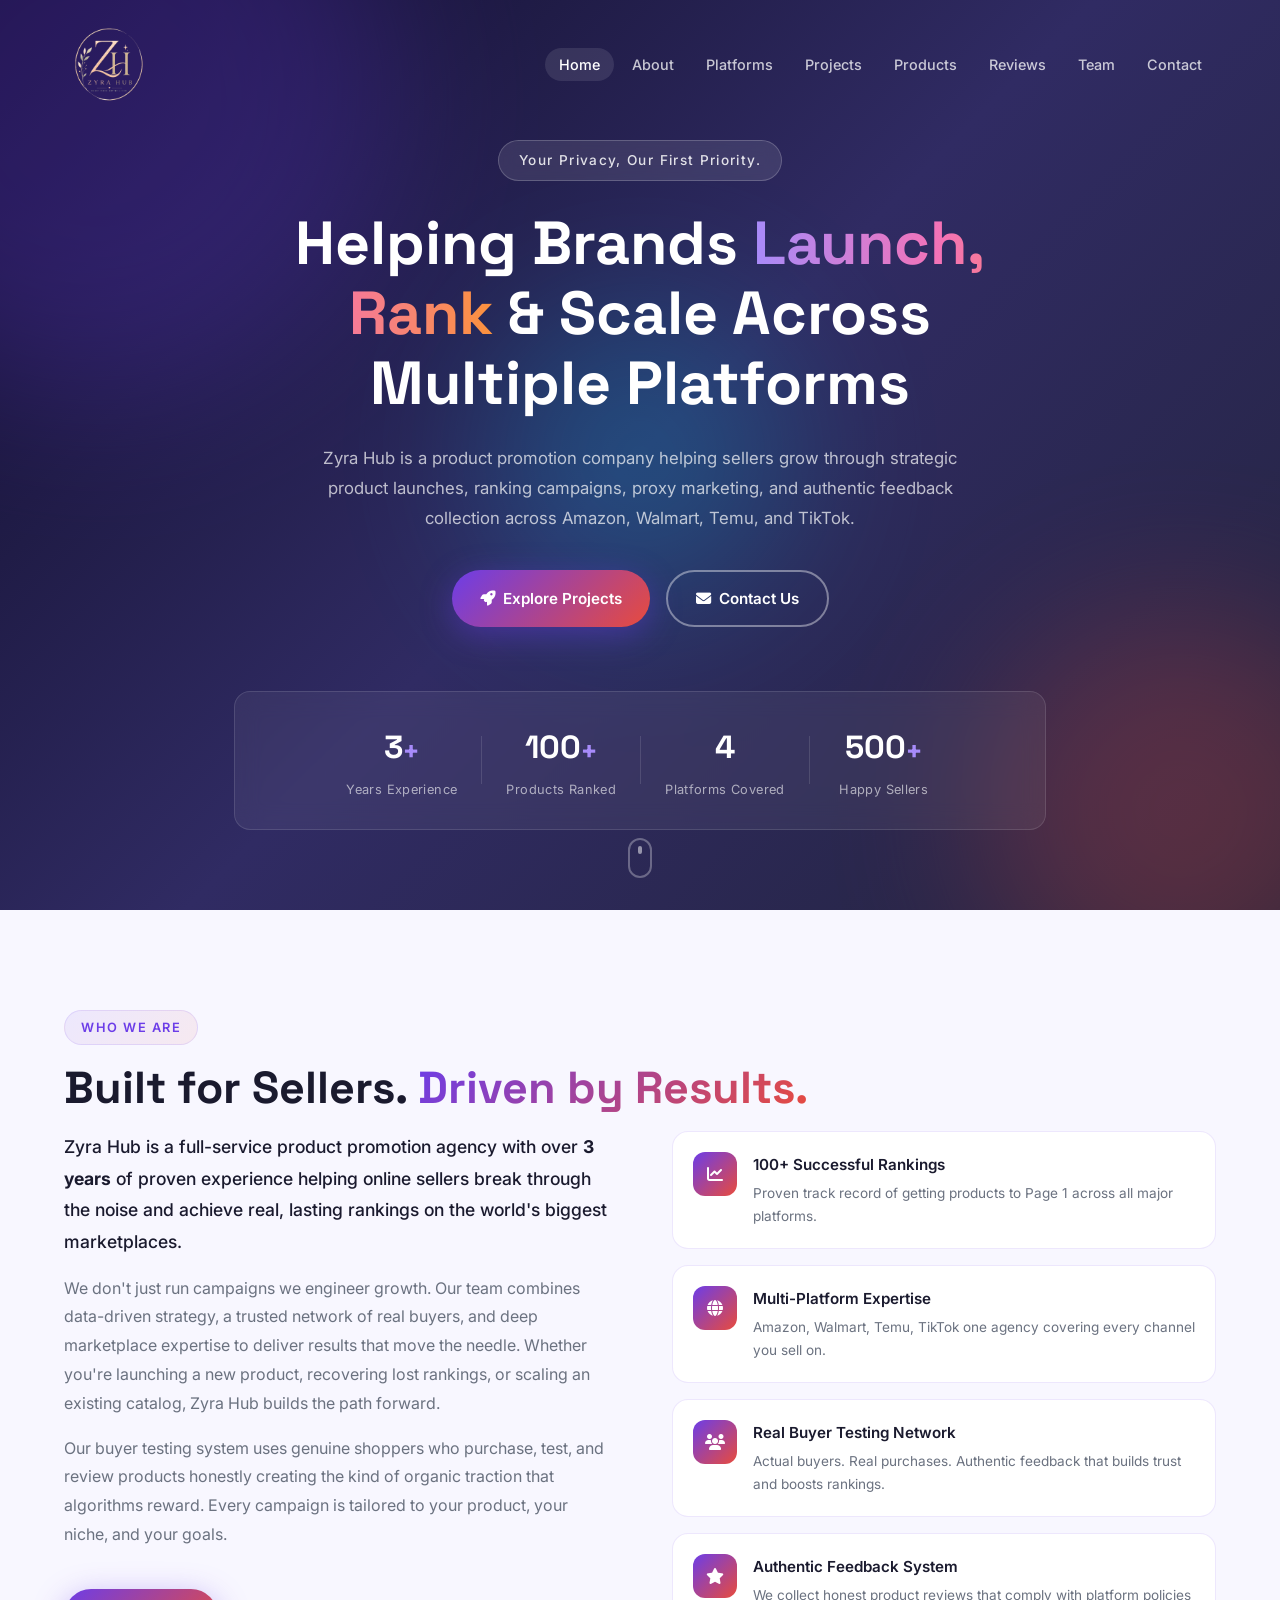
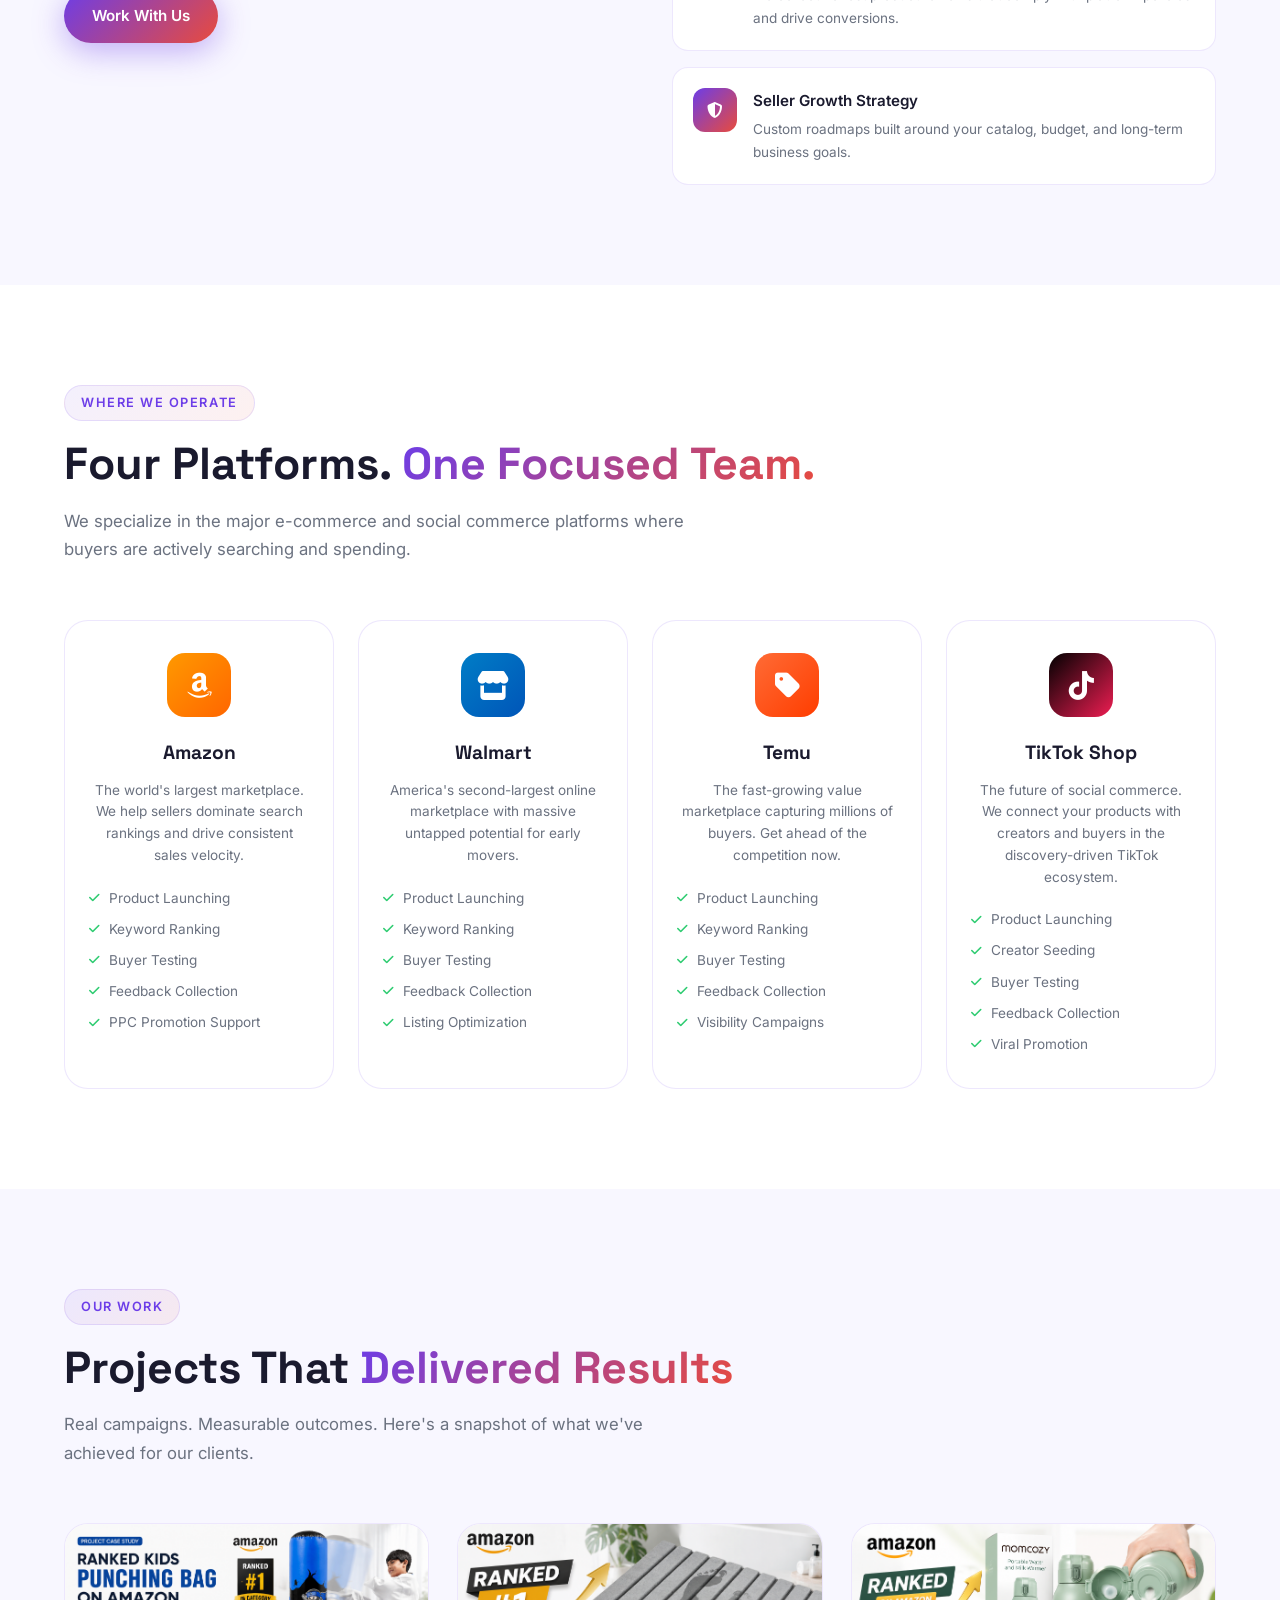
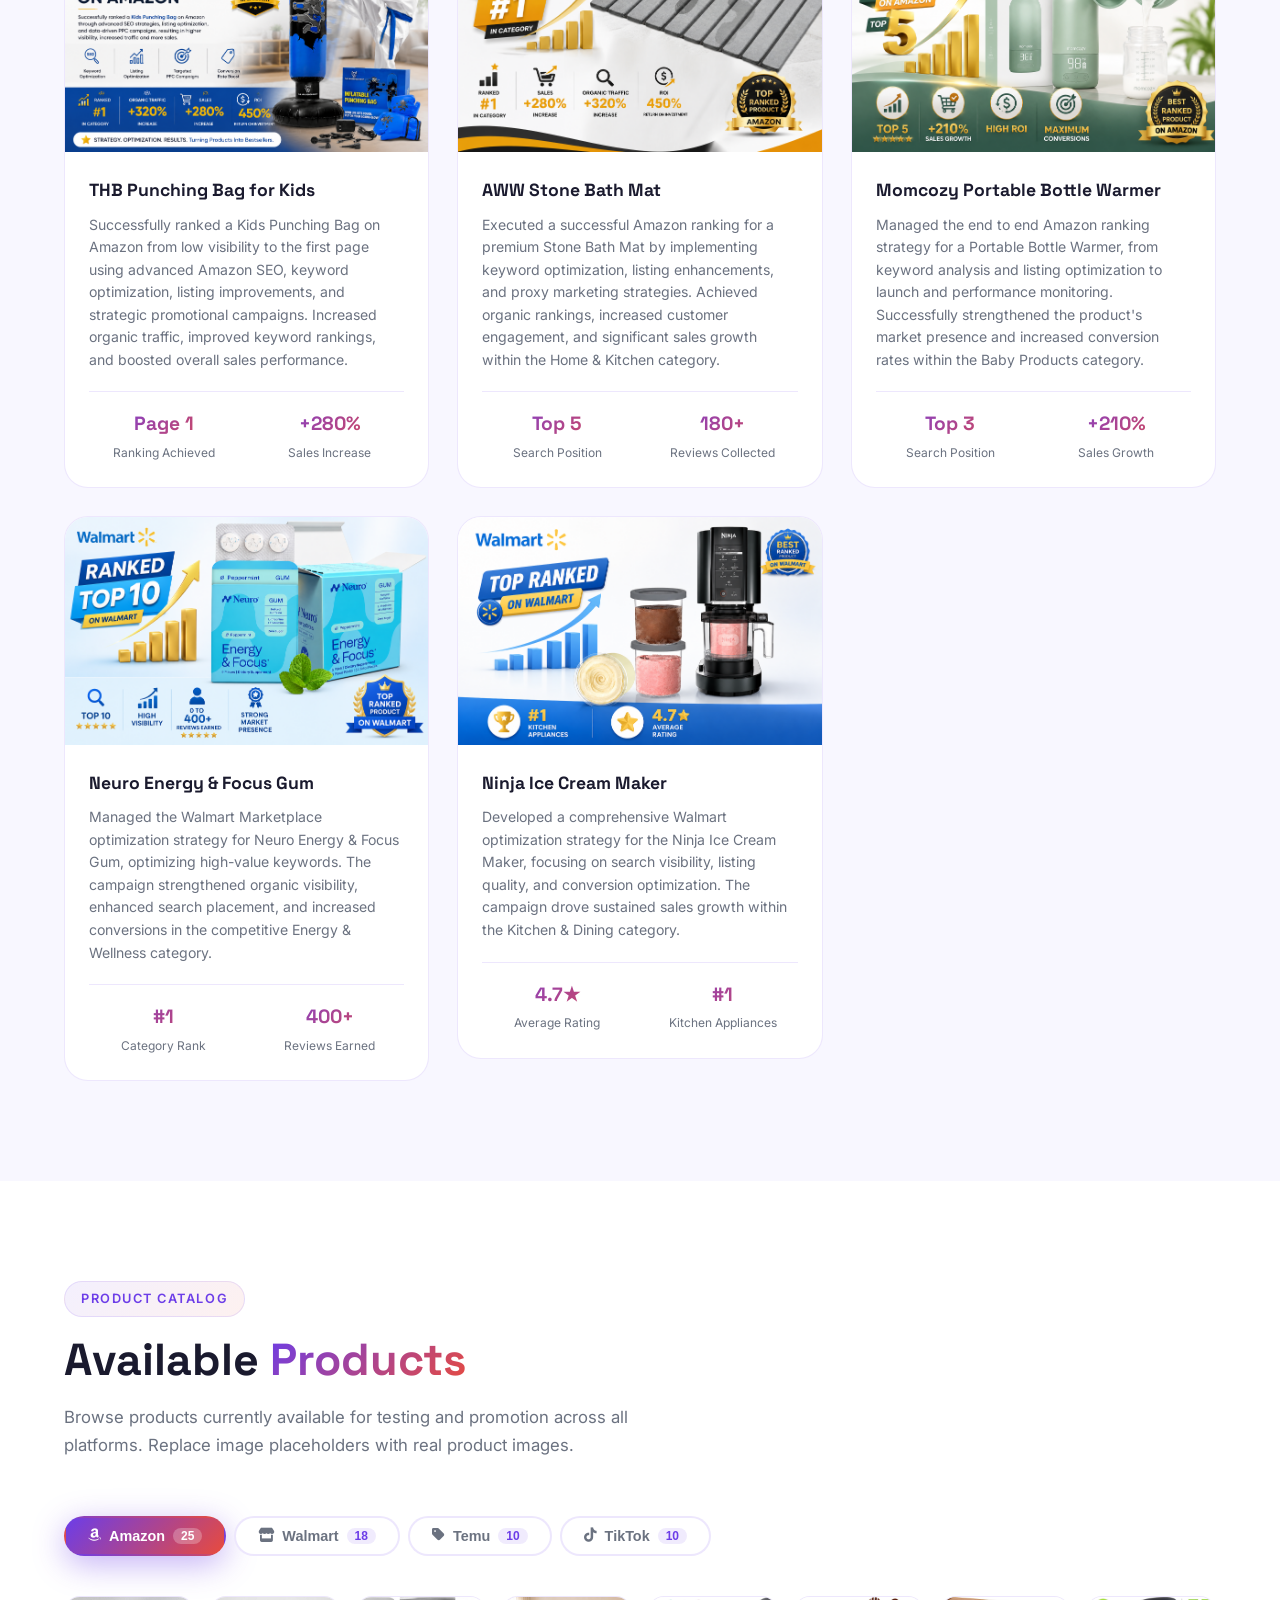
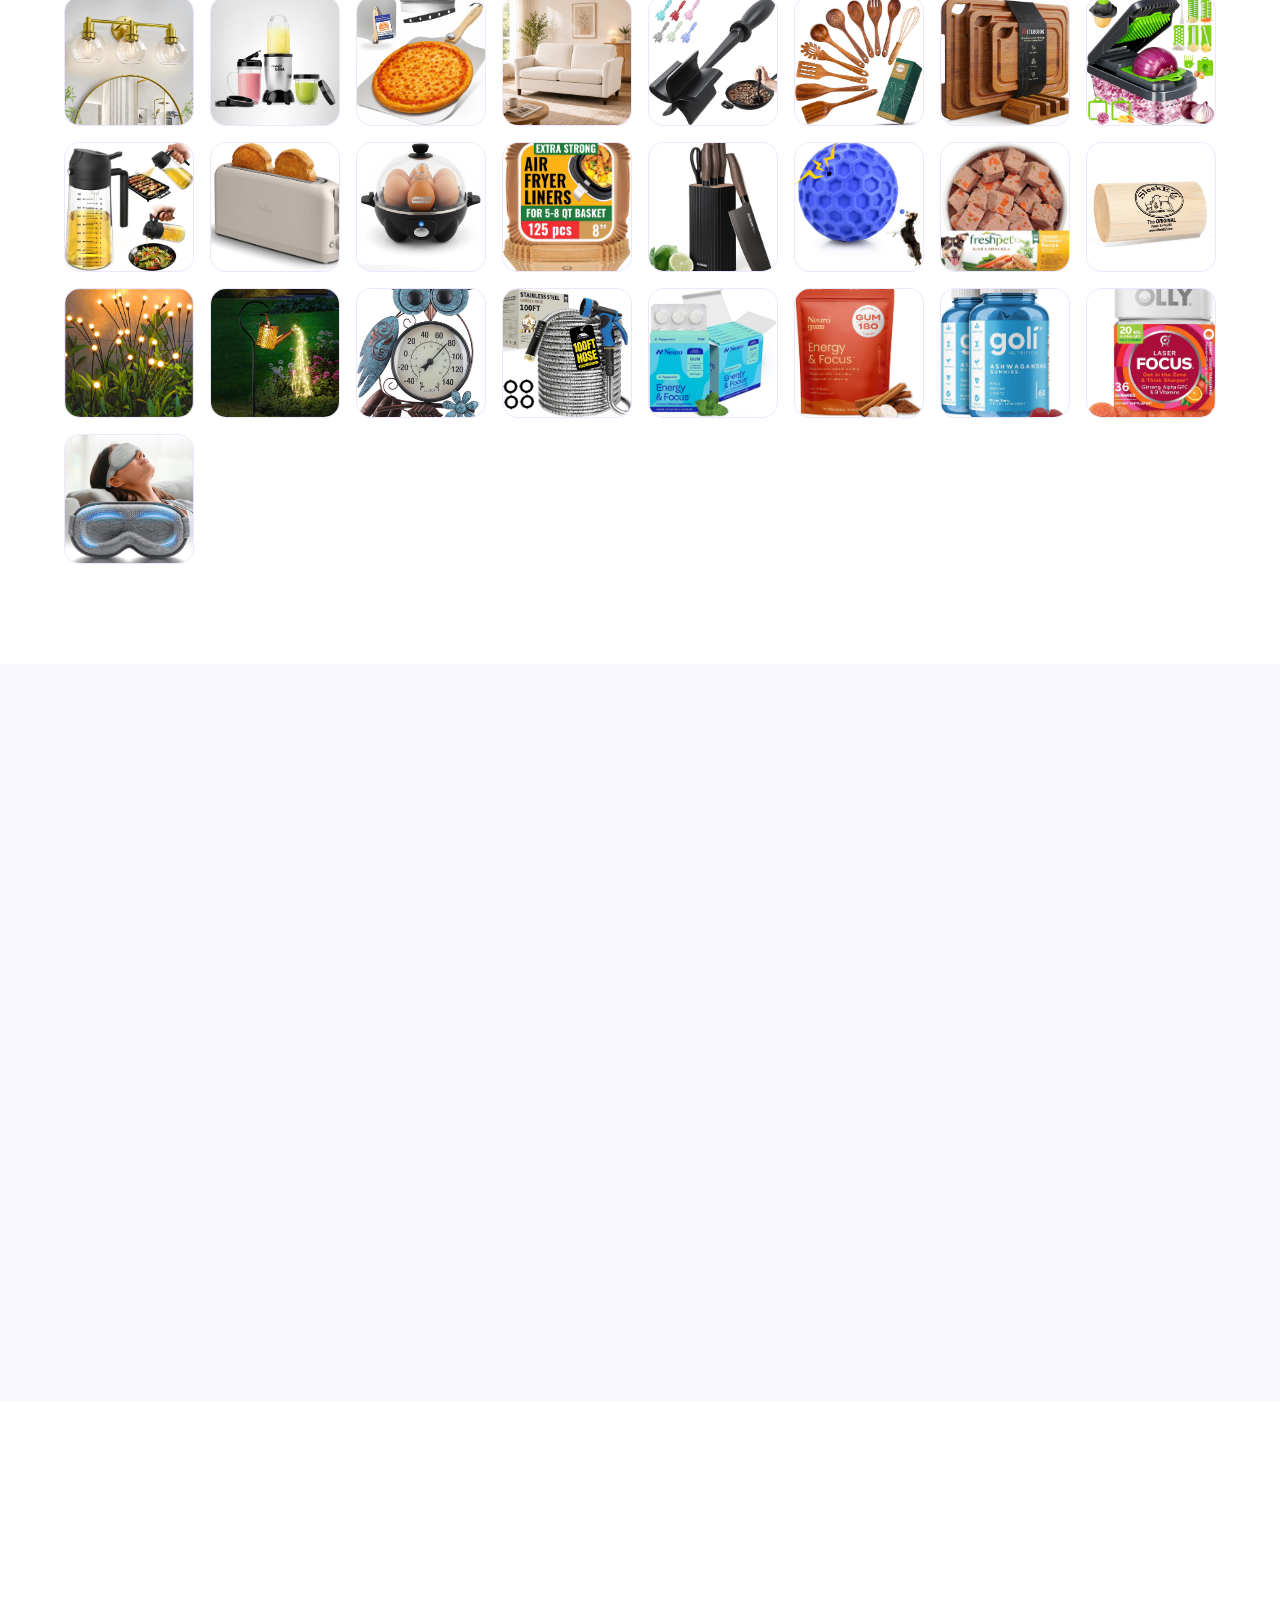
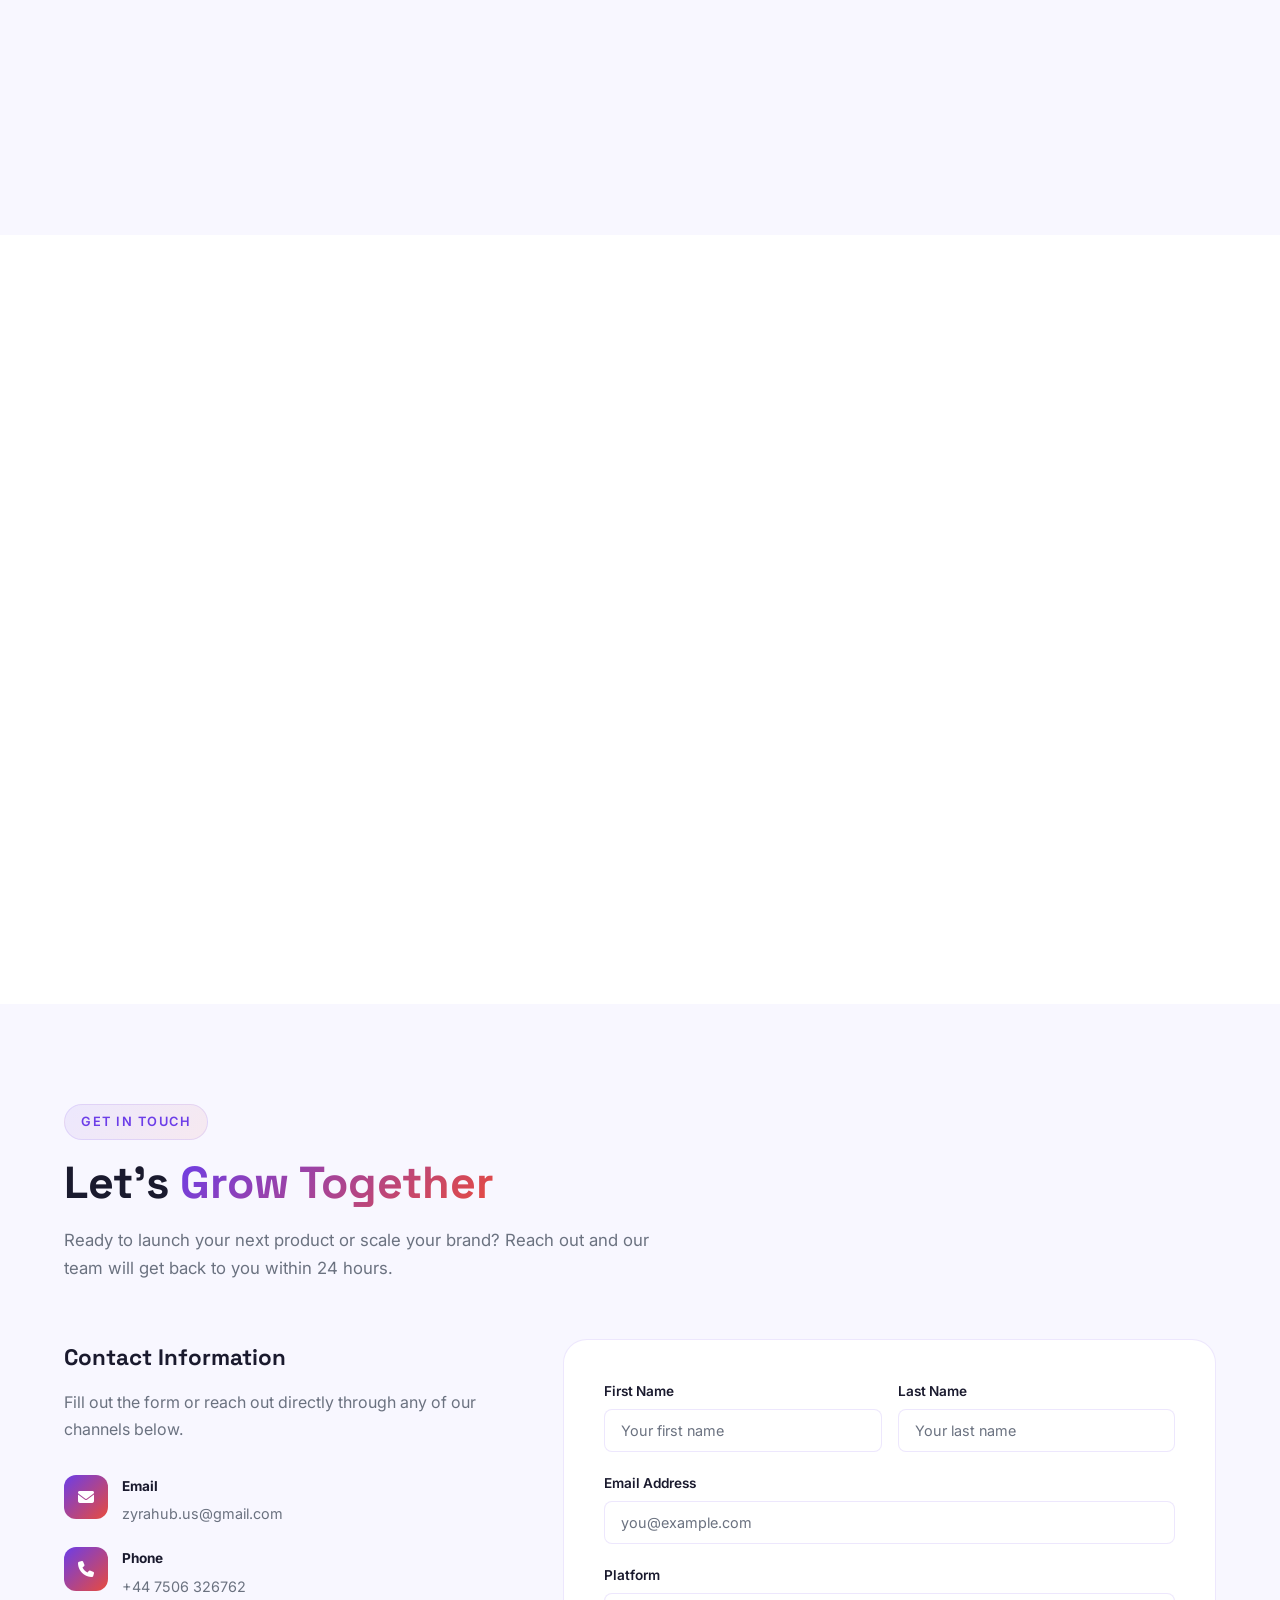
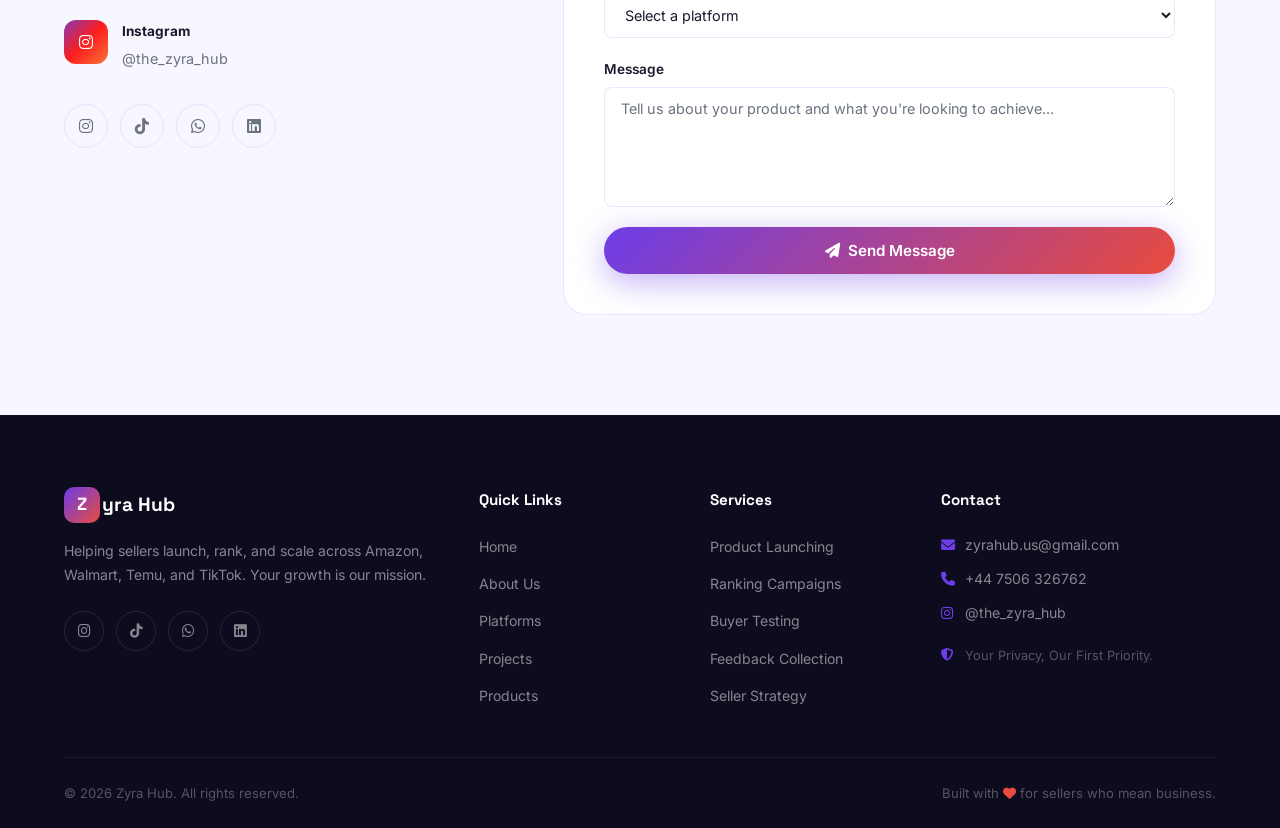
==== commit 40f3629b: "Test auto deploy" ====
--- a/index.html
+++ b/index.html
@@ -899,8 +899,13 @@
         <!-- Contact Form -->
         <div class="contact-form-wrap reveal">
           <!-- NOTE: Replace action with your Netlify form handler or Formspree endpoint -->
-          <form name="contact" method="POST" data-netlify="true" class="contact-form" id="contact-form">
-            <input type="hidden" name="form-name" value="contact" />
+         <form action="https://formsubmit.co/engrtaimoorulhassan@gmail.com"
+      method="POST"
+      class="contact-form">
+
+    <input type="hidden" name="_subject" value="New Message from Zyra Hub">
+    <input type="hidden" name="_captcha" value="false">
+    <input type="hidden" name="_template" value="table">
 
             <div class="form-row">
               <div class="form-group">
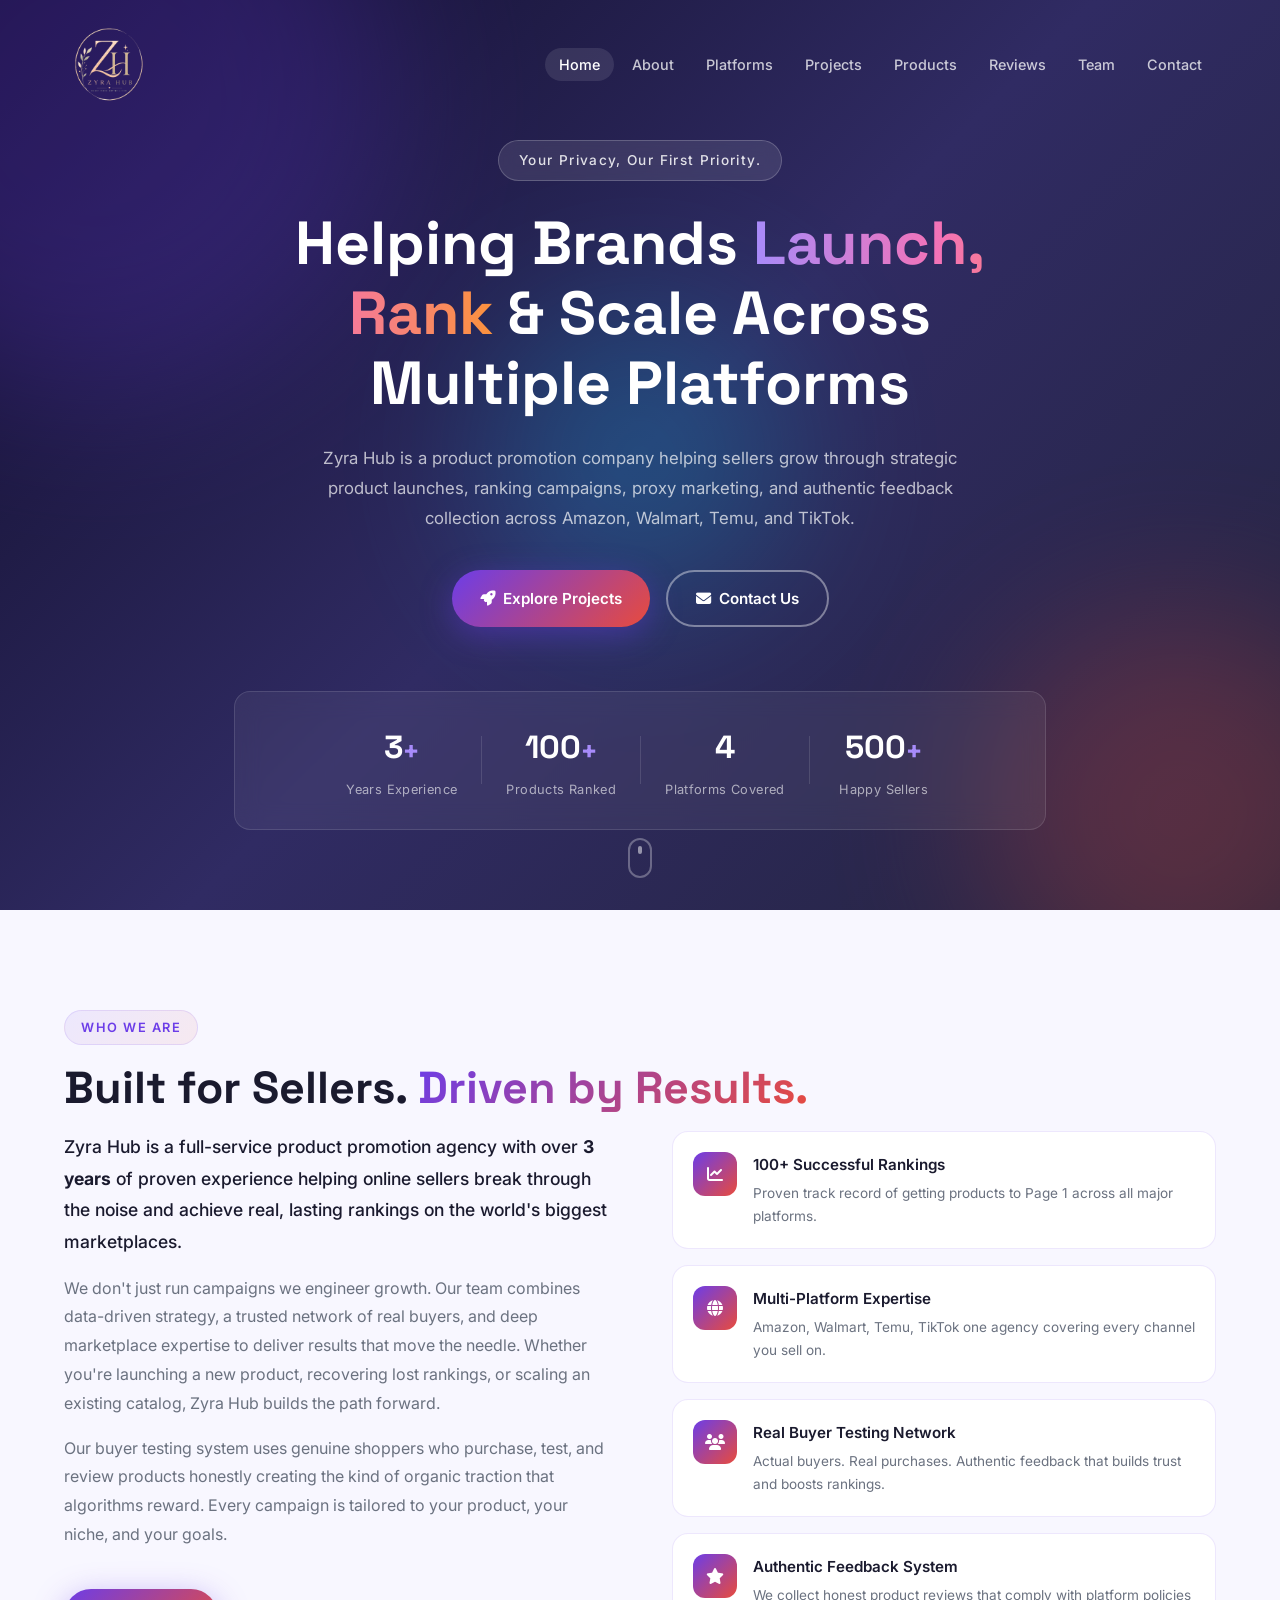
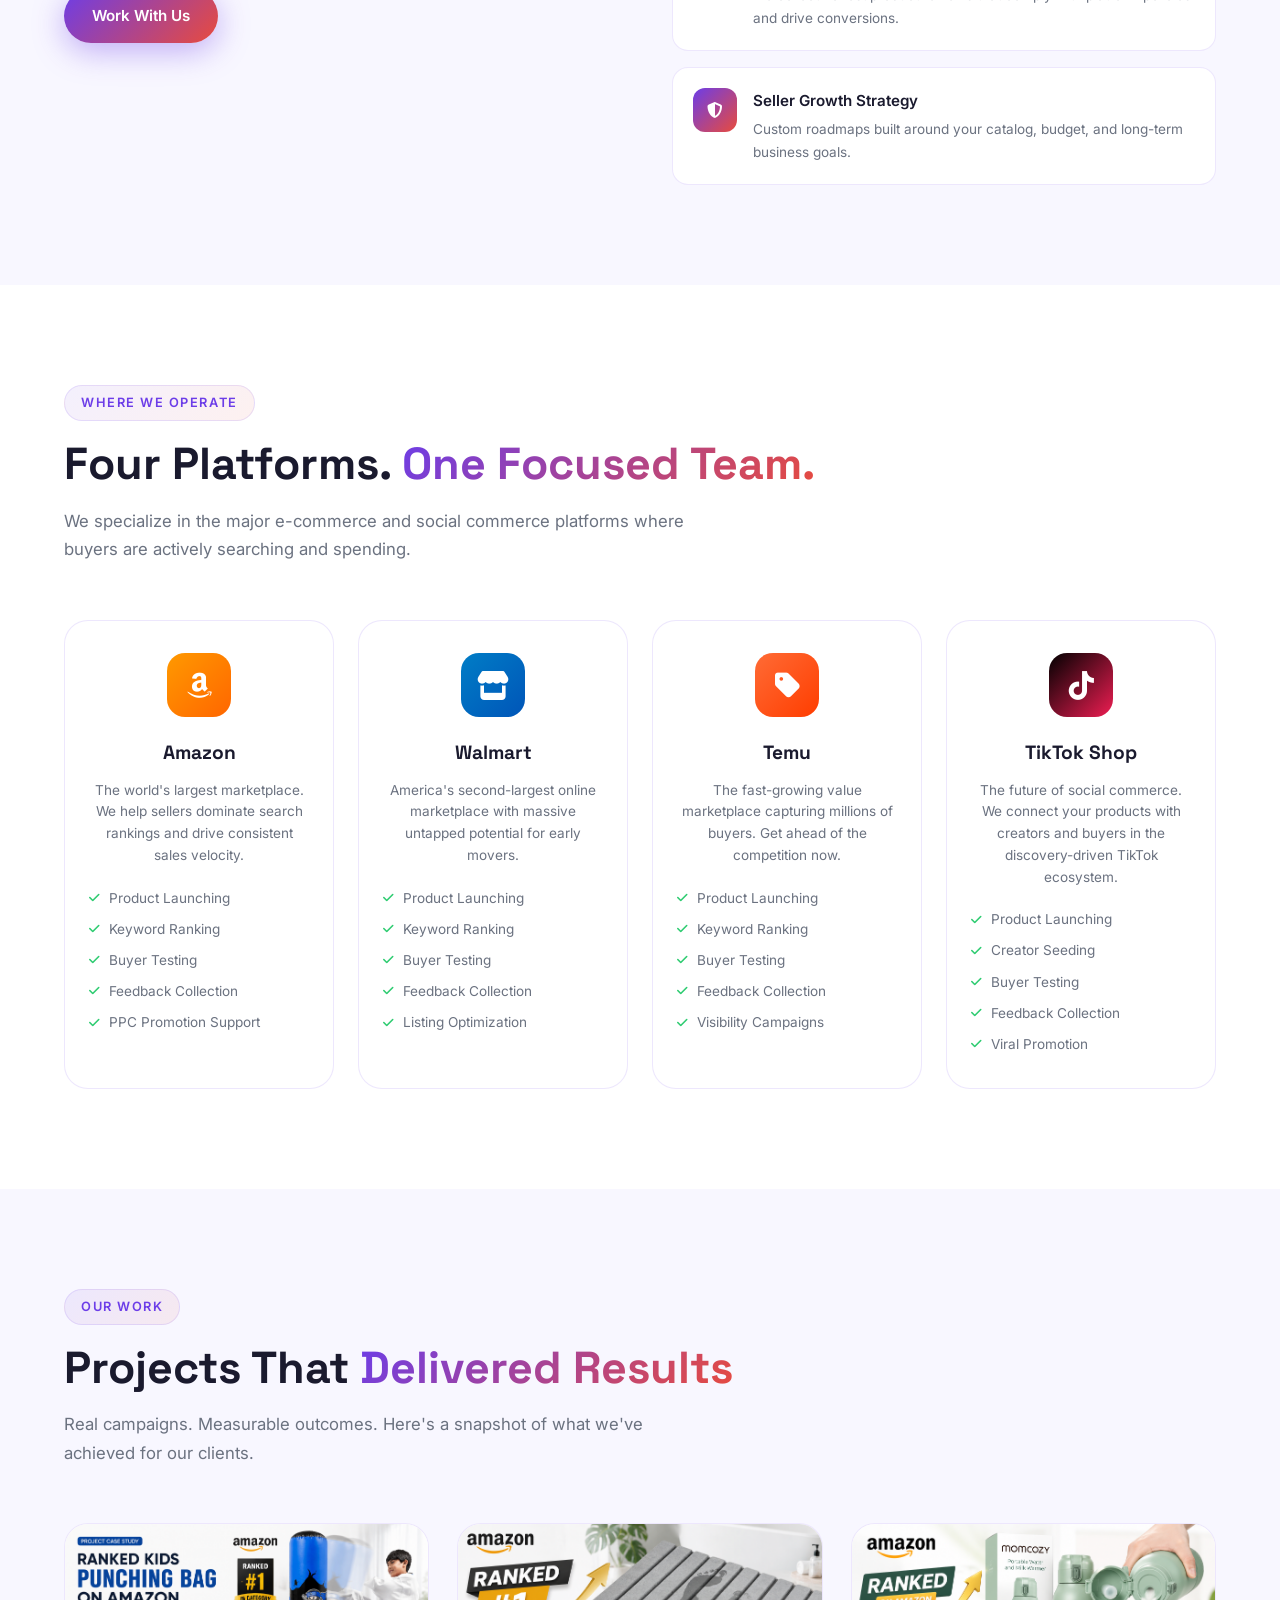
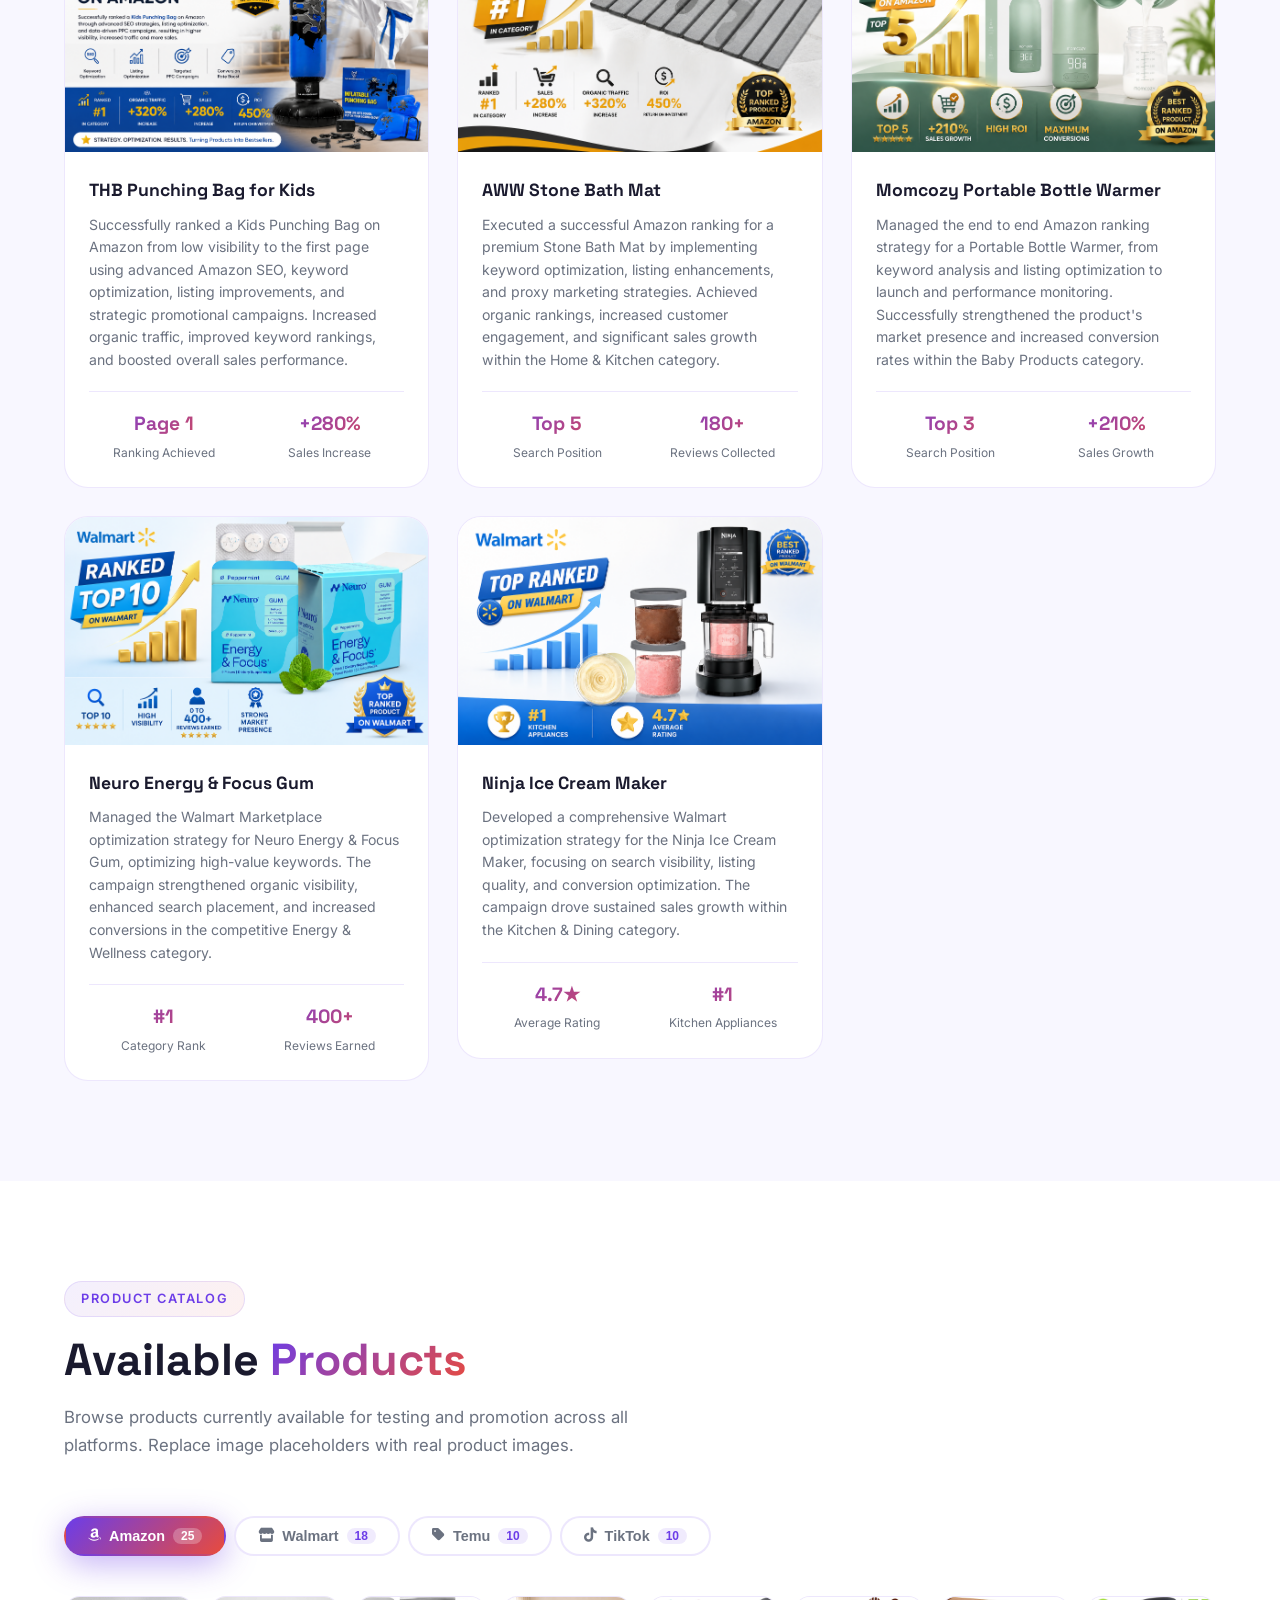
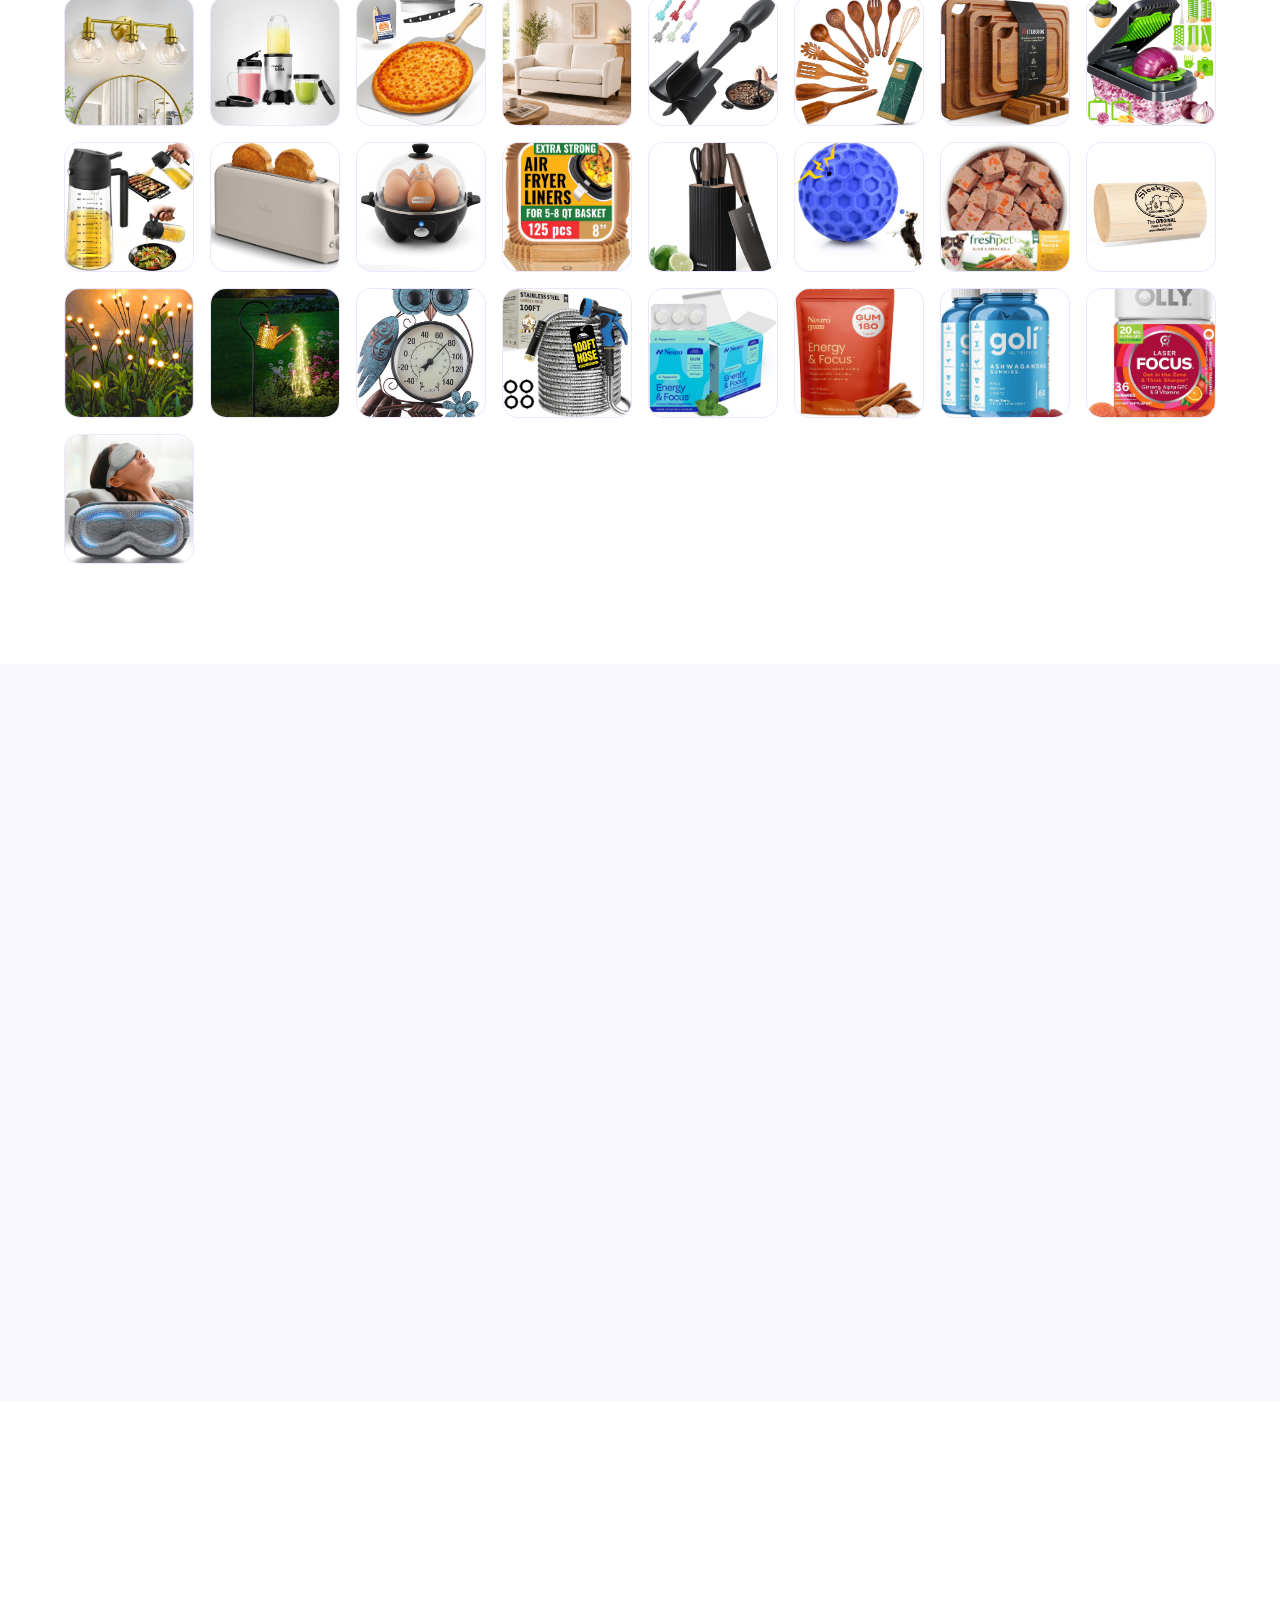
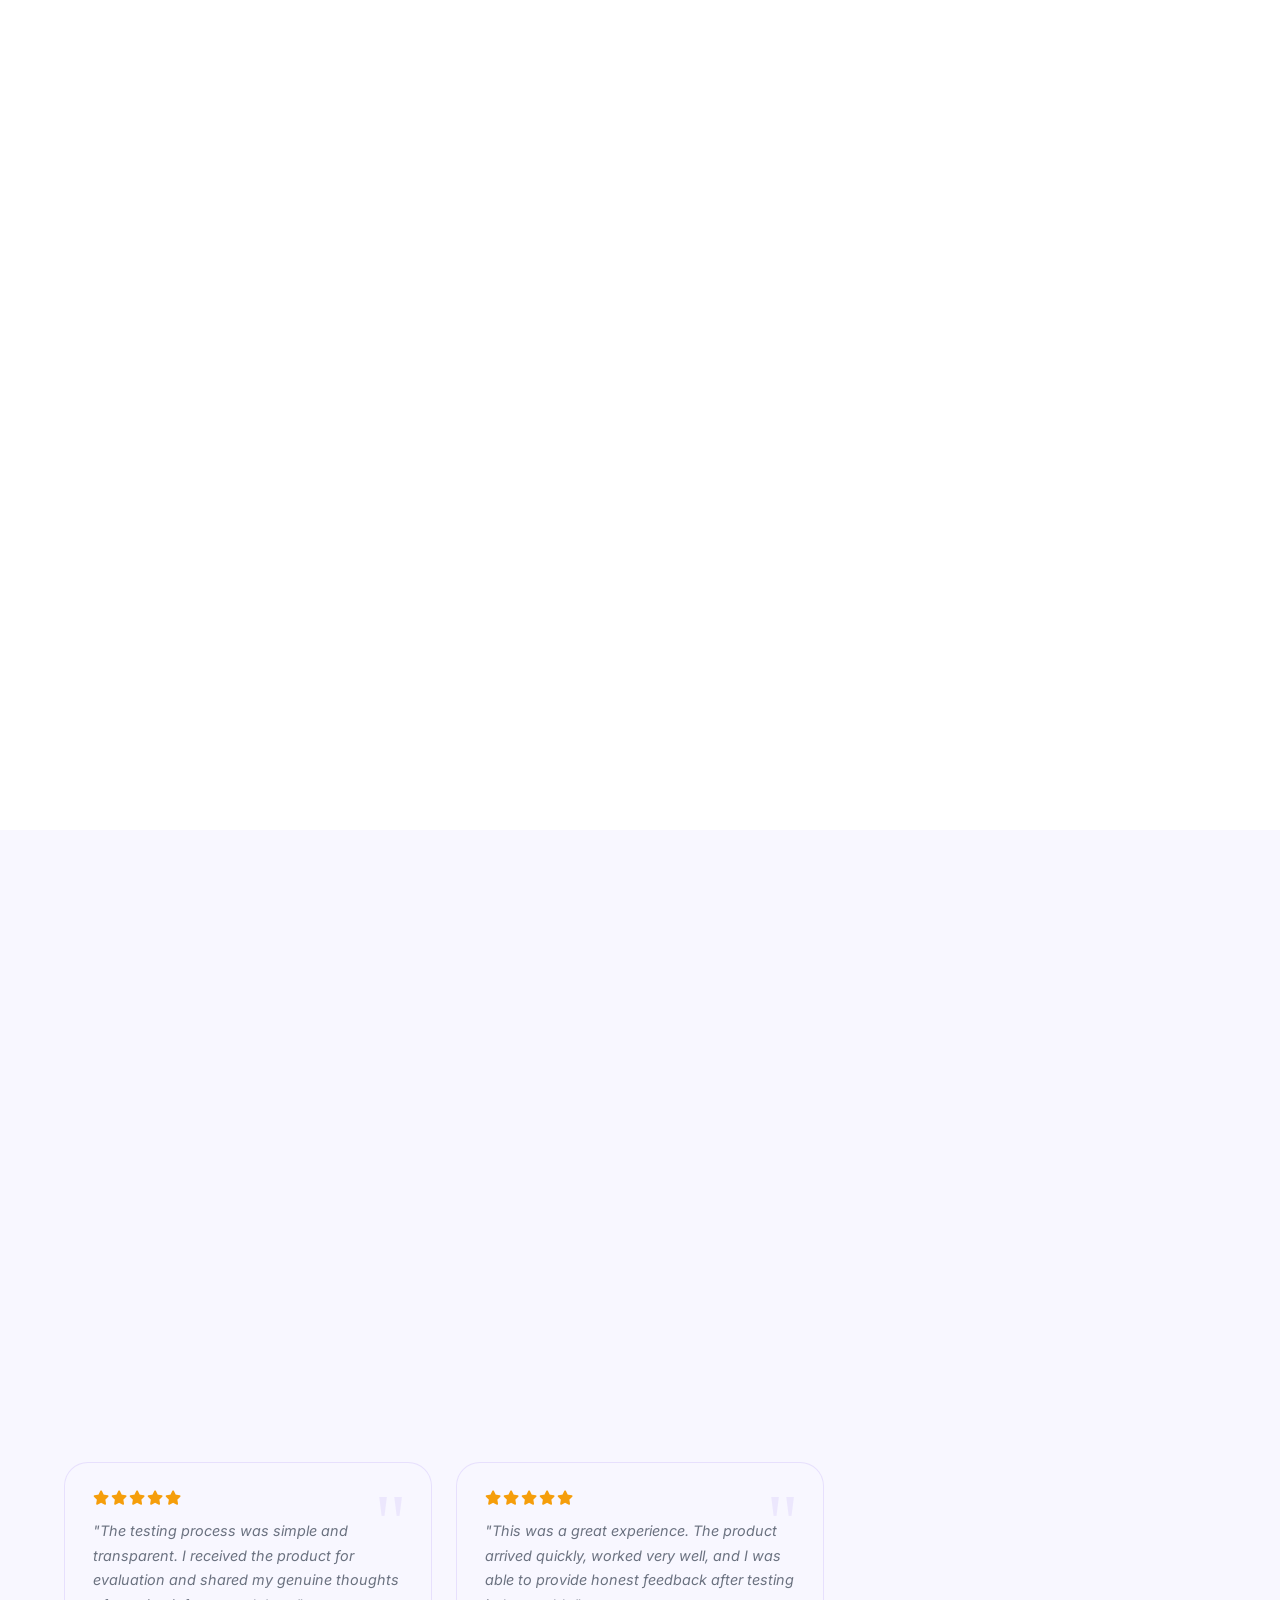
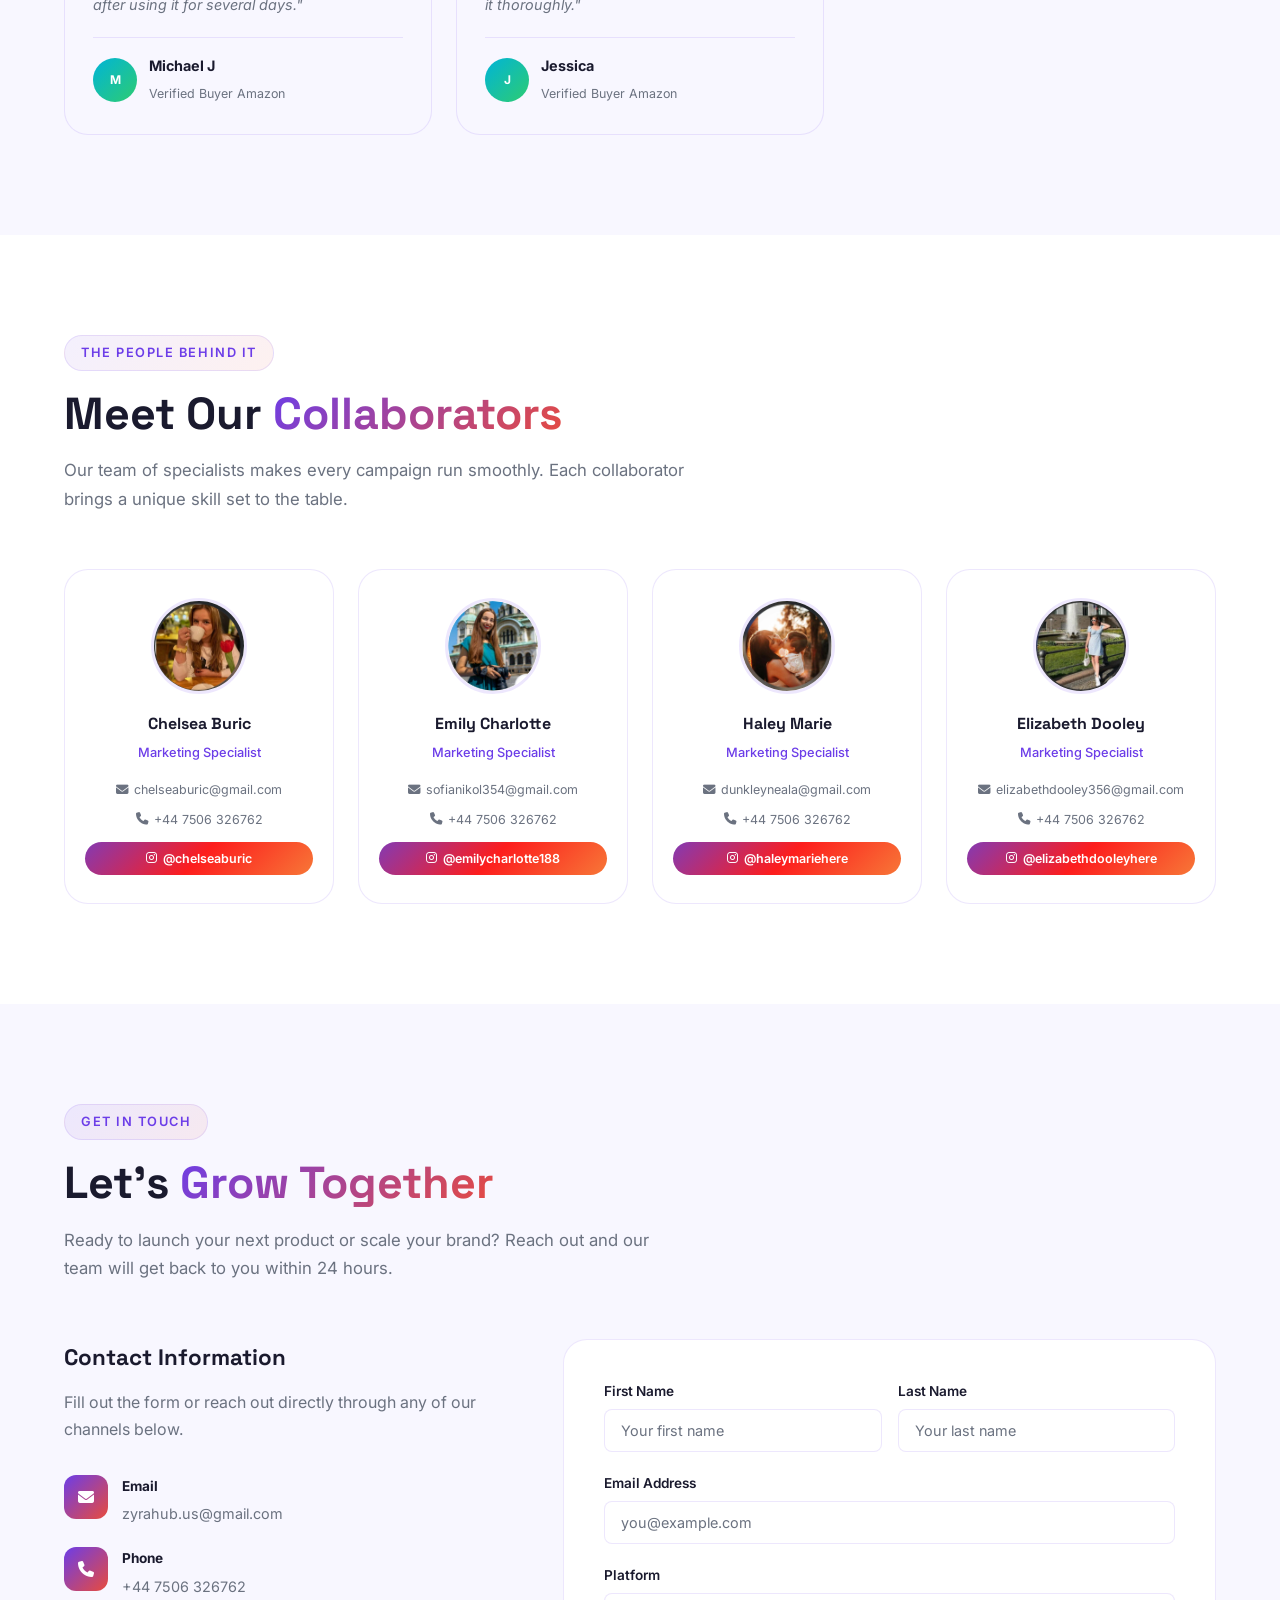
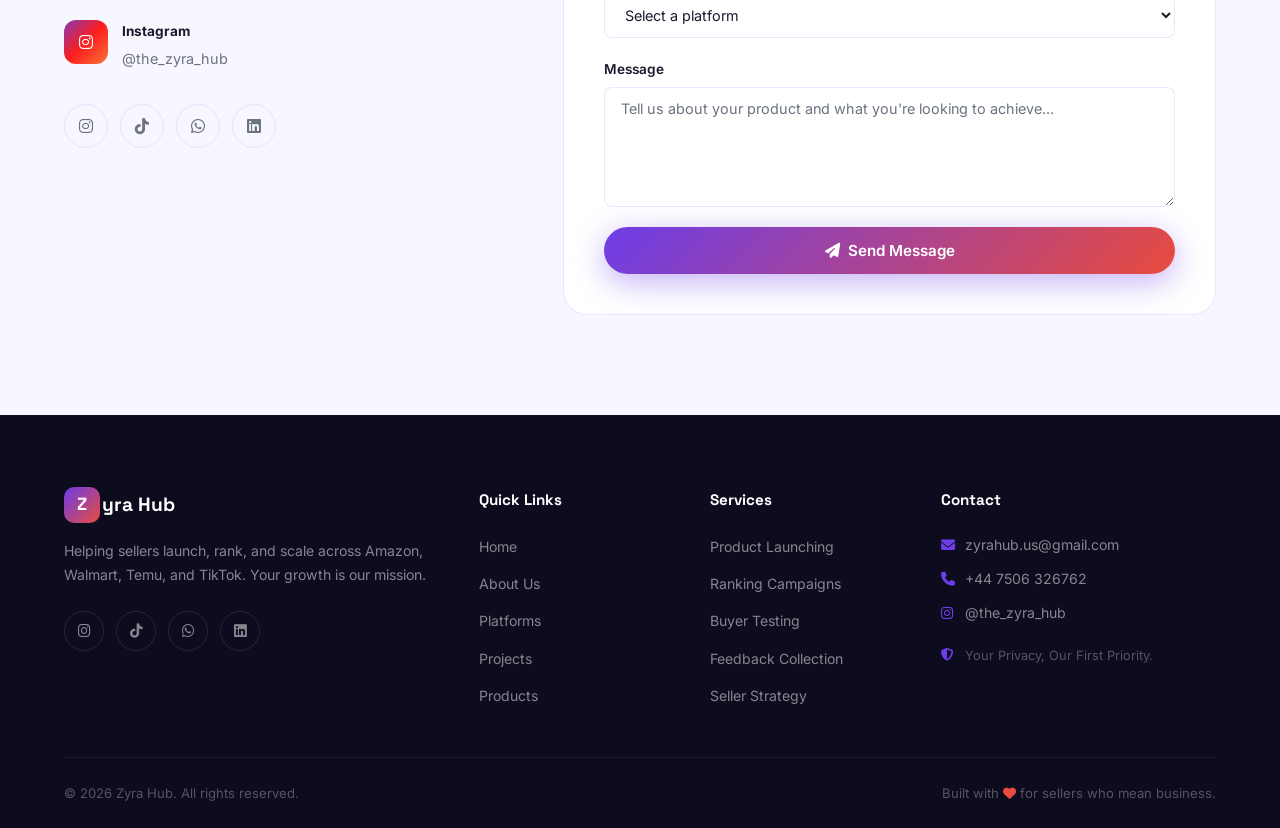
==== commit 34da8d96: "Add thank you page redirect to contact form" ====
--- a/index.html
+++ b/index.html
@@ -899,13 +899,7 @@
         <!-- Contact Form -->
         <div class="contact-form-wrap reveal">
           <!-- NOTE: Replace action with your Netlify form handler or Formspree endpoint -->
-         <form action="https://formsubmit.co/engrtaimoorulhassan@gmail.com"
-      method="POST"
-      class="contact-form">
-
-    <input type="hidden" name="_subject" value="New Message from Zyra Hub">
-    <input type="hidden" name="_captcha" value="false">
-    <input type="hidden" name="_template" value="table">
+        <form name="contact" method="POST" data-netlify="true" action="/thank-you" class="contact-form" id="contact-form">
 
             <div class="form-row">
               <div class="form-group">
